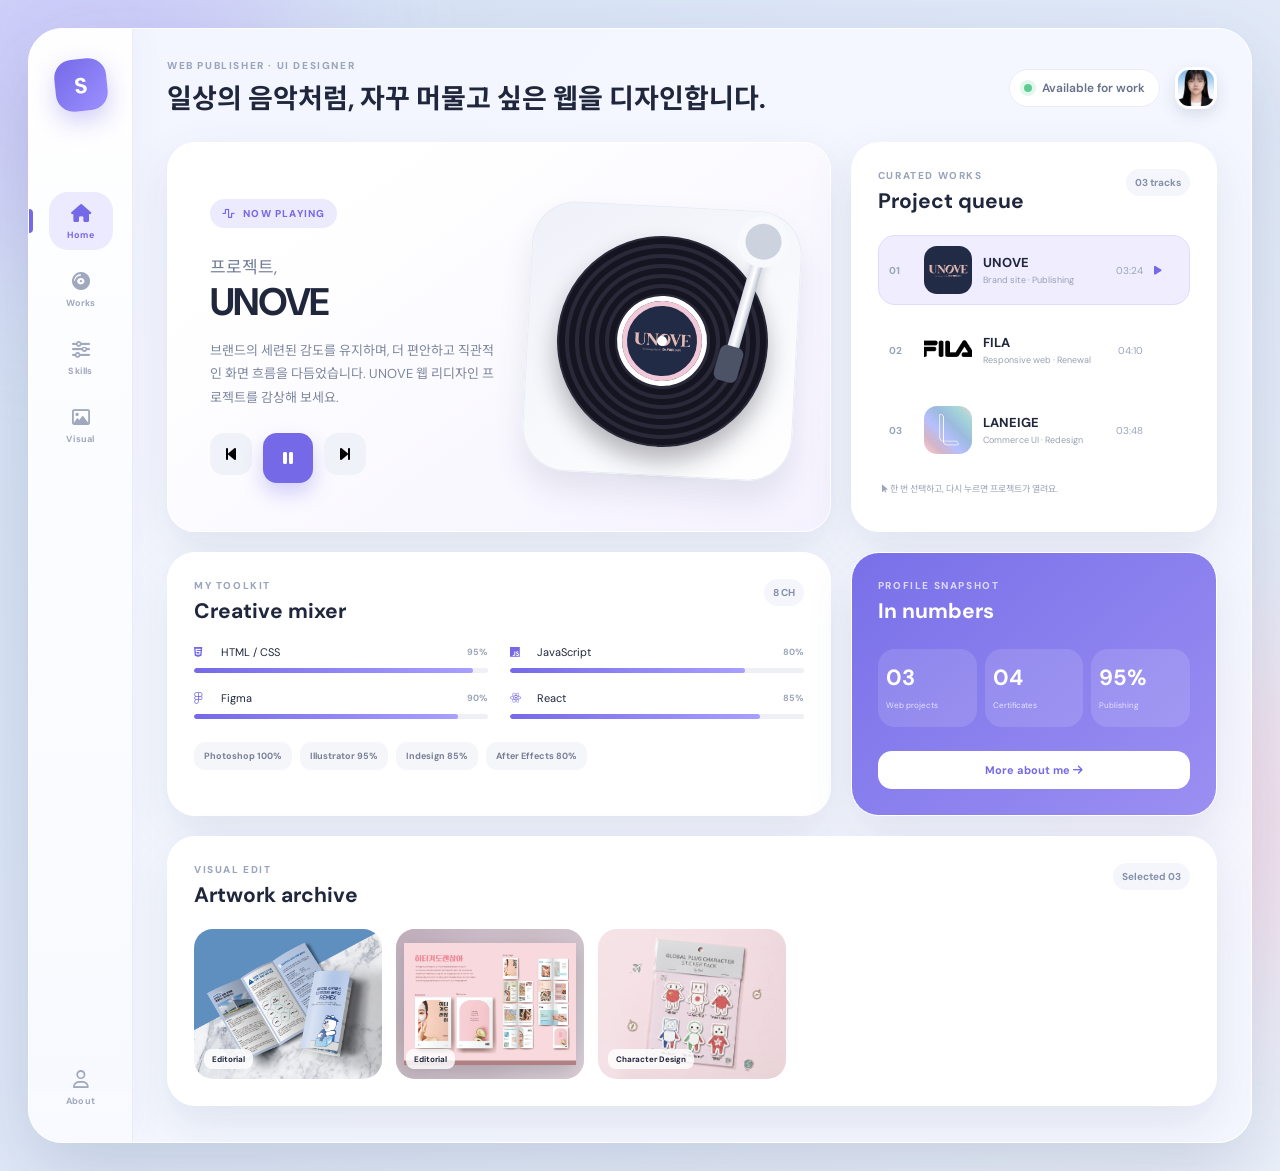
==== index.html @ 39803baf "Update index.html 카피 수정" ====
<!DOCTYPE html>
<html lang="ko">

<head>
    <meta charset="UTF-8">
    <meta name="viewport" content="width=device-width,initial-scale=1">
    <meta name="description" content="웹 퍼블리셔 김미진의 플레이리스트 포트폴리오">
    <title>MJ's Portfolio</title>
    <link rel="preconnect" href="https://fonts.googleapis.com">
    <link rel="preconnect" href="https://fonts.gstatic.com" crossorigin>
    <link
        href="https://fonts.googleapis.com/css2?family=DM+Sans:wght@400;500;600;700&family=Noto+Sans+KR:wght@400;500;600;700&display=swap"
        rel="stylesheet">
    <link rel="stylesheet" href="https://cdnjs.cloudflare.com/ajax/libs/font-awesome/6.4.0/css/all.min.css">
    <link rel="stylesheet" href="css/style.css?v=20260826">
    <script src="js/script.js" defer></script>
</head>

<body>
    <div class="glow g1"></div>
    <div class="glow g2"></div>
    <main class="shell">
        <aside class="sidebar"><a class="brand" href="#home">S</a>
            <nav><a class="nav active" href="#home"><i class="fa-solid fa-house"></i><span>Home</span></a><a class="nav"
                    href="#projects"><i class="fa-solid fa-compact-disc"></i><span>Works</span></a><a class="nav"
                    href="#skills"><i class="fa-solid fa-sliders"></i><span>Skills</span></a><a class="nav"
                    href="#visual"><i class="fa-regular fa-image"></i><span>Visual</span></a></nav><button class="nav"
                id="open-profile-modal" type="button"><i class="fa-regular fa-user"></i><span>About</span></button>
        </aside>
        <div class="main">
            <header class="topbar">
                <div>
                    <p class="eyebrow">WEB PUBLISHER · UI DESIGNER</p>
                    <h1>일상의 음악처럼, 자꾸 머물고 싶은 웹을 디자인합니다.</h1>
                </div>
                <div class="top-actions"><span class="available"><i></i> Available for work</span><button class="avatar"
                        id="avatar-profile"><img src="images/p.webp" alt="김미진 프로필"></button></div>
            </header>
            <div class="grid" id="home">
                <section class="hero card">
                    <div class="hero-copy"><span class="pill"><i class="fa-solid fa-wave-square"></i> NOW PLAYING</span>
                        <p class="hello">프로젝트,</p>
                        <h2 id="current-title">My Design Record</h2>
                        <p class="desc" id="current-description">브랜드의 세련된 감도를 유지하며, 더 편안하고 직관적인 화면 흐름을 다듬었습니다.<br>UNOVE 웹 리디자인 프로젝트를 감상해보세요.</p>
                        <div class="controls"><button id="prev-track" aria-label="이전 트랙"><i
                                    class="fa-solid fa-backward-step"></i></button><button class="play" id="toggle-play"
                                aria-label="재생 또는 일시정지"><i class="fa-solid fa-pause"></i></button><button
                                id="next-track" aria-label="다음 트랙"><i class="fa-solid fa-forward-step"></i></button>
                        </div>
                    </div>
                    <div class="turntable">
                        <div class="vinyl playing" id="main-vinyl">
                            <div class="album-art" id="current-art"></div>
                        </div>
                        <div class="tonearm playing" id="player-tonearm"><span></span></div>
                    </div>
                </section>
                <aside class="queue card" id="projects">
                    <div class="heading">
                        <div>
                            <p class="eyebrow">CURATED WORKS</p>
                            <h2>Project queue</h2>
                        </div><small>03 tracks</small>
                    </div>
                    <div class="track-list">
                        <article class="track active" tabindex="0" data-title="UNOVE" data-img="./images/unove-hero.jpg"
                            data-description="브랜드의 세련된 감도를 유지하며, 더 편안하고 직관적인 화면 흐름을 다듬었습니다. UNOVE 웹 리디자인 프로젝트를 감상해 보세요."
                            data-url="./html/web_project01.html"><b>01</b><img src="images/unove-hero.jpg" alt="UNOVE">
                            <div>
                                <h3>UNOVE</h3>
                                <p>Brand site · Publishing</p>
                            </div><em>03:24</em><i class="fa-solid fa-play"></i>
                        </article>
                        <article class="track" tabindex="0" data-title="FILA" data-img="./images/FILA Logo.jpeg"
                            data-description="FILA 웹사이트의 UI와 컴포넌트를 리액트(React)로 재현한 |클론 코딩 프로젝트입니다."
                            data-url="./html/web_project02.html"><b>02</b><img src="images/FILA Logo.jpeg" alt="FILA">
                            <div>
                                <h3>FILA</h3>
                                <p>Responsive web · Renewal</p>
                            </div><em>04:10</em><i class="fa-solid fa-play"></i>
                        </article>
                        <article class="track" tabindex="0" data-title="LANEIGE" data-img="./images/laneige-hero.jpg"
                            data-description="맑고 촉촉한 브랜드 무드를 직관적인 커머스 UI로 표현했습니다.|라네즈 리디자인 프로젝트를 만나보세요."
                            data-url="./html/web_project03.html"><b>03</b><img src="images/laneige-hero.jpg"
                                alt="LANEIGE">
                            <div>
                                <h3>LANEIGE</h3>
                                <p>Commerce UI · Redesign</p>
                            </div><em>03:48</em><i class="fa-solid fa-play"></i>
                        </article>
                    </div>
                    <p class="hint"><i class="fa-solid fa-arrow-pointer"></i> 한 번 선택하고, 다시 누르면 프로젝트가 열려요.</p>
                </aside>
                <section class="skills card" id="skills">
                    <div class="heading">
                        <div>
                            <p class="eyebrow">MY TOOLKIT</p>
                            <h2>Creative mixer</h2>
                        </div><small>8 CH</small>
                    </div>
                    <div class="skill-grid">
                        <div class="skill">
                            <div><i class="fa-brands fa-html5"></i><span>HTML / CSS</span><b>95%</b></div><span><i
                                    style="width:95%"></i></span>
                        </div>
                        <div class="skill">
                            <div><i class="fa-brands fa-js"></i><span>JavaScript</span><b>80%</b></div><span><i
                                    style="width:80%"></i></span>
                        </div>
                        <div class="skill">
                            <div><i class="fa-brands fa-figma"></i><span>Figma</span><b>90%</b></div><span><i
                                    style="width:90%"></i></span>
                        </div>
                        <div class="skill">
                            <div><i class="fa-brands fa-react"></i><span>React</span><b>85%</b></div><span><i
                                    style="width:85%"></i></span>
                        </div>
                    </div>
                    <div class="tags">
                        <span>Photoshop 100%</span>
                        <span>Illustrator 95%</span>
                        <span>Indesign 85%</span>
                        <span>After Effects 80%</span>
                    </div>
                </section>
                <section class="stats card">
                    <p class="eyebrow">PROFILE SNAPSHOT</p>
                    <h2>In numbers</h2>
                    <div>
                        <p><strong>03</strong><span>Web projects</span></p>
                        <p><strong>04</strong><span>Certificates</span></p>
                        <p><strong>95%</strong><span>Publishing</span></p>
                    </div><button id="card-profile">More about me <i class="fa-solid fa-arrow-right"></i></button>
                </section>
                <section class="visual card" id="visual">
                    <div class="heading">
                        <div>
                            <p class="eyebrow">VISUAL EDIT</p>
                            <h2>Artwork archive</h2>
                        </div><small>Selected 03</small>
                    </div>
                    <div class="artworks">
                        <figure><img src="images/gallery01.jpg" alt="비주얼 작업 1">
                            <figcaption>Editorial</figcaption>
                        </figure>
                        <figure><img src="images/gallery02.jpg" alt="비주얼 작업 2">
                            <figcaption>Editorial</figcaption>
                        </figure>
                        <figure><img src="images/gallery03.png" alt="비주얼 작업 3">
                            <figcaption>Character Design</figcaption>
                        </figure>
                    </div>
                </section>
            </div>
        </div>
    </main>
    <div class="modal" id="profile-modal" role="dialog" aria-modal="true" aria-labelledby="profile-title" hidden>
        <div class="profile card"><button class="close" id="close-profile-modal" aria-label="닫기"><i
                    class="fa-solid fa-xmark"></i></button>
            <div class="intro"><img src="images/p.webp" alt="김미진 프로필">
                <div>
                    <p class="eyebrow">WEB PUBLISHER & UI DESIGNER</p>
                    <h2 id="profile-title">김미진 <span>/ Seri</span></h2>
                    <p>감성적인 비주얼과 매끄러운 인터랙션으로 오래 머물고 싶은 웹을 만듭니다.</p>
                    <div class="contacts"><a href="mailto:Kkangmelo@gmail.com"><i class="fa-solid fa-envelope"></i>
                            Email</a><a href="https://github.com/codebyseri" target="_blank" rel="noopener"><i
                                class="fa-brands fa-github"></i> GitHub</a></div>
                </div>
            </div>
            <div class="details">
                <section>
                    <h3><i class="fa-solid fa-graduation-cap"></i> Education</h3>
                    <p><time>2022.03 — 2026.02</time><strong>영진전문대학교 콘텐츠디자인학과</strong><span>전문 학사 취득</span></p>
                    <p><time>2026.02 — 2026.08</time><strong>챗GPT&React를 활용한 스마트 UIUX 반응형<br>
                            웹디자인(웹퍼블리셔)</strong><span>국가기간 훈련과정 705시간 수료</span>
                    </p>
                </section>
                <section>
                    <h3><i class="fa-solid fa-certificate"></i> Certificate</h3>
                    <p><strong>웹디자인개발기능사</strong><span>2025</span></p>
                    <p><strong>GTQ 그래픽기술자격 1급</strong><span>2021</span></p>
                    <p><strong>컴퓨터그래픽스운용기능사 · 전자출판기능사</strong><span>2021</span></p>
                </section>
            </div>
        </div>
    </div>
</body>

</html>
---- css/style.css ----
:root {
    --bg: #dfe8fa;
    --card: #fff;
    --ink: #20273d;
    --muted: #818ba3;
    --purple: #7569e8;
    --line: #e8edf7;
    --shadow: 0 18px 45px rgba(74, 91, 133, .13);
    --r: 28px
}

* {
    box-sizing: border-box
}

html {
    scroll-behavior: smooth
}

body {
    margin: 0;
    min-height: 100vh;
    font-family: 'DM Sans', 'Noto Sans KR', sans-serif;
    color: var(--ink);
    background: linear-gradient(135deg, #d5e1f5, #edf2fb)
}

button,
a {
    font: inherit
}

.glow {
    position: fixed;
    border-radius: 50%;
    filter: blur(80px);
    opacity: .6;
    pointer-events: none
}

.g1 {
    width: 420px;
    height: 420px;
    background: #c8bffc;
    left: -130px;
    top: -160px
}

.g2 {
    width: 360px;
    height: 360px;
    background: #ffd4e1;
    right: -80px;
    bottom: -100px
}

.shell {
    position: relative;
    display: grid;
    grid-template-columns: 92px 1fr;
    width: min(1500px, calc(100% - 56px));
    min-height: calc(100vh - 56px);
    margin: 28px auto;
    background: rgba(246, 248, 255, .93);
    border: 1px solid #fff;
    border-radius: 34px;
    box-shadow: 0 30px 80px rgba(62, 82, 125, .2);
    overflow: hidden
}

.sidebar {
    position: sticky;
    top: 0;
    height: calc(100vh - 56px);
    display: flex;
    flex-direction: column;
    align-items: center;
    padding: 28px 14px;
    border-right: 1px solid var(--line);
    background: rgba(255, 255, 255, .7);
    z-index: 5
}

.brand {
    display: grid;
    place-items: center;
    width: 48px;
    height: 48px;
    border-radius: 17px;
    background: linear-gradient(135deg, var(--purple), #9c90ff);
    color: #fff;
    text-decoration: none;
    font-weight: 800;
    font-size: 21px;
    box-shadow: 0 10px 24px #7569e852;
    transform: rotate(-6deg)
}

.sidebar nav {
    display: flex;
    flex-direction: column;
    gap: 12px;
    margin: auto 0
}

.nav {
    width: 58px;
    min-height: 54px;
    border: 0;
    border-radius: 18px;
    background: transparent;
    color: #a0a8bd;
    text-decoration: none;
    display: flex;
    flex-direction: column;
    align-items: center;
    justify-content: center;
    gap: 4px;
    cursor: pointer;
    transition: .25s
}

.nav i {
    font-size: 17px
}

.nav span {
    font-size: 9px;
    font-weight: 700
}

.nav:hover,
.nav.active {
    background: #eceafe;
    color: var(--purple)
}

.main {
    min-width: 0;
    padding: 30px 34px 36px
}

.topbar {
    display: flex;
    justify-content: space-between;
    align-items: center;
    margin-bottom: 26px
}

.eyebrow {
    margin: 0 0 5px;
    font-size: 10px;
    font-weight: 800;
    letter-spacing: .16em;
    color: #9aa4bb
}

.topbar h1 {
    margin: 0;
    font-size: 27px
}

.top-actions {
    display: flex;
    align-items: center;
    gap: 15px
}

.available {
    padding: 10px 14px;
    background: #fff;
    border: 1px solid var(--line);
    border-radius: 99px;
    font-size: 12px;
    font-weight: 600;
    color: #657089
}

.available i {
    display: inline-block;
    width: 8px;
    height: 8px;
    background: #5fcd92;
    border-radius: 50%;
    margin-right: 7px;
    box-shadow: 0 0 0 4px #e4f7ec
}

.avatar {
    width: 42px;
    height: 42px;
    padding: 0;
    border: 3px solid #fff;
    border-radius: 14px;
    overflow: hidden;
    box-shadow: 0 6px 16px #46537629;
    cursor: pointer
}

.avatar img {
    width: 100%;
    height: 100%;
    object-fit: cover
}

.grid {
    display: grid;
    grid-template-columns: minmax(0, 1.45fr) minmax(340px, .8fr);
    gap: 20px
}

.card {
    background: #fff;
    border: 1px solid #fff;
    border-radius: var(--r);
    box-shadow: var(--shadow)
}

.hero {
    min-height: 390px;
    padding: 38px 32px 30px 42px;
    display: flex;
    align-items: center;
    justify-content: space-between;
    overflow: hidden;
    background: linear-gradient(145deg, #fff 20%, #f5f2ff)
}

.hero-copy {
    position: relative;
    z-index: 2;
    max-width: 49%
}

.pill {
    display: inline-flex;
    align-items: center;
    gap: 7px;
    padding: 8px 12px;
    border-radius: 99px;
    background: #eceafd;
    color: var(--purple);
    font-size: 10px;
    font-weight: 800;
    letter-spacing: .12em
}

.hello {
    margin: 25px 0 0;
    color: #727d97;
    font-size: 17px
}

.hero h2 {
    margin: 5px 0 16px;
    font-size: clamp(30px, 3vw, 50px);
    line-height: 1.04;
    letter-spacing: -.045em
}

.desc {
    color: #7d879e;
    line-height: 1.8;
    font-size: 13px
}

.controls {
    display: flex;
    gap: 11px;
    margin-top: 24px
}

.controls button {
    width: 42px;
    height: 42px;
    border: 0;
    border-radius: 14px;
    background: #f0f2f9;
    cursor: pointer;
    transition: .2s
}

.controls button:hover {
    transform: translateY(-2px);
    color: var(--purple)
}

.controls .play {
    width: 50px;
    height: 50px;
    background: var(--purple);
    color: #fff;
    box-shadow: 0 10px 20px #7569e84d
}

.turntable {
    position: relative;
    width: min(46%, 330px);
    aspect-ratio: 1;
    border-radius: 44px;
    background: linear-gradient(145deg, #eff1f9, #fff);
    box-shadow: inset 0 0 0 1px #e9ecf5, 0 18px 30px #4e55771f;
    display: grid;
    place-items: center;
    transform: rotate(3deg)
}

.vinyl {
    position: relative;
    width: 78%;
    aspect-ratio: 1;
    border-radius: 50%;
    background: repeating-radial-gradient(circle, #151522 0 3px, #29293a 4px 7px, #151522 8px 10px);
    box-shadow: 0 14px 25px #1313224d
}

.vinyl.playing {
    animation: spin 7s linear infinite
}

.vinyl.paused {
    animation-play-state: paused
}

.album-art {
    position: absolute;
    width: 38%;
    height: 38%;
    inset: 31%;
    border-radius: 50%;
    background: center/cover;
    border: 5px solid #f1c8d7;
    box-shadow: 0 0 0 5px #fff
}

.album-art:after {
    content: "";
    position: absolute;
    width: 10px;
    height: 10px;
    border-radius: 50%;
    background: #fff;
    left: 50%;
    top: 50%;
    transform: translate(-50%, -50%)
}

.tonearm {
    position: absolute;
    width: 12px;
    height: 54%;
    right: 11%;
    top: 5%;
    border-radius: 8px;
    background: linear-gradient(90deg, #d7dbe7, #fff, #b8bfce);
    transform-origin: top;
    transform: rotate(13deg);
    transition: .35s;
    box-shadow: 2px 4px 8px #2c31452e
}

.tonearm:before {
    content: "";
    position: absolute;
    width: 36px;
    height: 36px;
    border-radius: 50%;
    background: #cdd2df;
    left: 50%;
    top: -9px;
    transform: translateX(-50%);
    border: 8px solid #f8f9fc
}

.tonearm span {
    position: absolute;
    width: 24px;
    height: 36px;
    border-radius: 7px;
    background: #4d5366;
    left: -6px;
    bottom: -16px
}

.tonearm:not(.playing) {
    transform: rotate(-7deg)
}

.queue,
.skills,
.stats,
.visual {
    padding: 26px
}

.heading {
    display: flex;
    justify-content: space-between;
    align-items: flex-start;
    margin-bottom: 20px
}

.heading h2,
.stats h2 {
    margin: 0;
    font-size: 21px
}

.heading small {
    font-size: 10px;
    font-weight: 700;
    color: #8490a8;
    background: #f4f6fb;
    padding: 7px 9px;
    border-radius: 99px
}

.track-list {
    display: flex;
    flex-direction: column;
    gap: 10px
}

.track {
    display: grid;
    grid-template-columns: 24px 48px 1fr auto 25px;
    align-items: center;
    gap: 11px;
    padding: 10px;
    border-radius: 17px;
    cursor: pointer;
    border: 1px solid transparent;
    transition: .2s
}

.track:hover,
.track:focus-visible {
    background: #f7f7fc;
    outline: none
}

.track.active {
    background: #efedff;
    border-color: #dfdbff
}

.track img {
    width: 48px;
    height: 48px;
    object-fit: cover;
    border-radius: 13px
}

.track>b,
.track em {
    font-size: 10px;
    color: #9aa4b9;
    font-style: normal
}

.track h3 {
    margin: 0;
    font-size: 13px
}

.track p {
    margin: 3px 0 0;
    font-size: 9px;
    color: #98a0b2
}

.track>i {
    font-size: 10px;
    color: var(--purple);
    opacity: 0
}

.track.active>i {
    opacity: 1
}

.hint {
    margin: 17px 4px 0;
    color: #9ba4b8;
    font-size: 9px
}

.skill-grid {
    display: grid;
    grid-template-columns: 1fr 1fr;
    gap: 18px 22px
}

.skill>div {
    display: grid;
    grid-template-columns: 20px 1fr auto;
    gap: 7px;
    align-items: center;
    font-size: 11px
}

.skill>div i {
    color: var(--purple)
}

.skill b {
    font-size: 9px;
    color: #9ba5b9
}

.skill>span {
    display: block;
    height: 5px;
    margin-top: 9px;
    background: #eef0f6;
    border-radius: 99px;
    overflow: hidden
}

.skill>span i {
    display: block;
    height: 100%;
    border-radius: inherit;
    background: linear-gradient(90deg, var(--purple), #a89fff)
}

.tags {
    display: flex;
    gap: 8px;
    flex-wrap: wrap;
    margin-top: 23px
}

.tags span {
    padding: 8px 10px;
    border-radius: 11px;
    background: #f5f6fa;
    color: #777f95;
    font-size: 9px;
    font-weight: 700
}

.stats {
    background: linear-gradient(140deg, #7970e9, #9b8ff2);
    color: #fff
}

.stats .eyebrow {
    color: #dcd8ff
}

.stats>div {
    display: grid;
    grid-template-columns: repeat(3, 1fr);
    gap: 8px;
    margin: 24px 0
}

.stats>div p {
    margin: 0;
    padding: 14px 8px;
    border-radius: 17px;
    background: #ffffff1f
}

.stats strong {
    display: block;
    font-size: 22px
}

.stats span {
    font-size: 8px;
    color: #e6e3ff
}

.stats button {
    width: 100%;
    border: 0;
    background: #fff;
    color: var(--purple);
    border-radius: 14px;
    padding: 12px;
    font-weight: 700;
    font-size: 11px;
    cursor: pointer
}

.visual {
    grid-column: 1/-1
}

.artworks {
    display: grid;
    grid-template-columns: repeat(5, 1fr);
    gap: 14px
}

.artworks figure {
    position: relative;
    margin: 0;
    aspect-ratio: 1.25;
    border-radius: 19px;
    overflow: hidden;
    background: #f0f1f6
}

.artworks img {
    width: 100%;
    height: 100%;
    object-fit: cover;
    transition: .35s
}

.artworks figure:hover img {
    transform: scale(1.06)
}

.artworks figcaption {
    position: absolute;
    left: 10px;
    bottom: 10px;
    padding: 5px 8px;
    border-radius: 8px;
    background: #ffffffd1;
    font-size: 8px;
    font-weight: 700
}

.modal {
    position: fixed;
    inset: 0;
    display: grid;
    place-items: center;
    padding: 20px;
    background: #1f274073;
    backdrop-filter: blur(12px);
    z-index: 50
}

.modal[hidden] {
    display: none
}

.profile {
    position: relative;
    width: min(760px, 100%);
    max-height: 90vh;
    overflow: auto;
    padding: 38px
}

.close {
    position: absolute;
    right: 20px;
    top: 20px;
    width: 38px;
    height: 38px;
    border: 0;
    border-radius: 13px;
    background: #f1f2f7;
    cursor: pointer
}

.intro {
    display: flex;
    align-items: center;
    gap: 24px;
    padding-bottom: 28px;
    border-bottom: 1px solid var(--line)
}

.intro>img {
    width: 105px;
    height: 105px;
    border-radius: 30px;
    object-fit: cover
}

.intro h2 {
    margin: 3px 0 8px;
    font-size: 28px
}

.intro h2 span {
    font-size: 16px;
    color: #9ba3b5
}

.intro p:not(.eyebrow) {
    margin: 0;
    color: #778199;
    font-size: 12px;
    line-height: 1.7
}

.contacts {
    display: flex;
    gap: 8px;
    margin-top: 14px
}

.contacts a {
    padding: 8px 11px;
    border-radius: 10px;
    background: #f1efff;
    color: var(--purple);
    text-decoration: none;
    font-size: 10px;
    font-weight: 700
}

.details {
    display: grid;
    grid-template-columns: 1fr 1fr;
    gap: 30px;
    padding-top: 27px
}

.details h3 {
    font-size: 13px
}

.details h3 i {
    color: var(--purple);
    margin-right: 8px
}

.details p {
    padding: 12px 0;
    margin: 0;
    border-bottom: 1px solid var(--line)
}

.details time,
.details strong,
.details span {
    display: block
}

.details time,
.details span {
    font-size: 9px;
    color: #939db2
}

.details strong {
    font-size: 11px;
    margin: 4px 0
}

@keyframes spin {
    to {
        transform: rotate(360deg)
    }
}

@media(max-width:1100px) {
    .shell {
        width: calc(100% - 28px);
        margin: 14px auto
    }

    .sidebar {
        height: calc(100vh - 28px)
    }

    .grid {
        grid-template-columns: 1fr
    }

    .visual {
        grid-column: auto
    }

    .artworks {
        grid-template-columns: repeat(3, 1fr)
    }

    .artworks figure:nth-child(n+4) {
        display: none
    }
}

@media(max-width:720px) {
    .shell {
        display: block;
        width: 100%;
        margin: 0;
        border-radius: 0
    }

    .sidebar {
        position: fixed;
        left: 50%;
        bottom: 12px;
        top: auto;
        transform: translateX(-50%);
        width: calc(100% - 28px);
        height: 68px;
        flex-direction: row;
        padding: 8px 12px;
        border: 1px solid var(--line);
        border-radius: 22px;
        box-shadow: 0 12px 35px #3240662e
    }

    .brand {
        width: 42px;
        height: 42px
    }

    .sidebar nav {
        flex: 1;
        flex-direction: row;
        justify-content: center;
        margin: 0
    }

    .nav {
        width: 50px;
        min-height: 46px
    }

    .nav span {
        display: none
    }

    .main {
        padding: 22px 16px 95px
    }

    .available {
        display: none
    }

    .hero {
        padding: 27px 20px;
        min-height: auto;
        flex-direction: column-reverse;
        gap: 25px
    }

    .hero-copy {
        max-width: none;
        text-align: center
    }

    .desc br {
        display: none
    }

    .controls {
        justify-content: center
    }

    .turntable {
        width: min(260px, 82%)
    }

    .queue,
    .skills,
    .stats,
    .visual {
        padding: 21px
    }

    .skill-grid {
        grid-template-columns: 1fr
    }

    .artworks {
        grid-template-columns: 1fr 1fr
    }

    .artworks figure:nth-child(3) {
        display: none
    }

    .track {
        grid-template-columns: 22px 44px 1fr 22px
    }

    .track em {
        display: none
    }

    .intro {
        align-items: flex-start;
        flex-direction: column
    }

    .details {
        grid-template-columns: 1fr
    }

    .profile {
        padding: 28px 22px
    }
}

@media(prefers-reduced-motion:reduce) {
    * {
        scroll-behavior: auto !important;
        animation-duration: .01ms !important;
        transition: none !important
    }
}

/* Desktop sidebar: continuous rail with evenly balanced controls. */
@media (min-width:721px) {
    .shell { grid-template-columns:104px minmax(0,1fr) }
    .sidebar { position:relative;top:auto;align-self:stretch;width:104px;height:auto;min-height:100%;padding:30px 18px 26px;background:linear-gradient(180deg,rgba(255,255,255,.92),rgba(248,250,255,.8));box-shadow:8px 0 28px rgba(76,92,132,.035) }
    .brand { width:52px;height:52px;flex:0 0 52px;border-radius:18px;font-size:22px }
    .sidebar nav { width:100%;margin:clamp(64px,9vh,104px) 0 auto;gap:10px;align-items:center }
    .nav { position:relative;width:64px;min-height:58px;padding:8px 4px;border-radius:19px;gap:5px }
    .nav i { display:grid;place-items:center;width:24px;height:24px;font-size:18px;line-height:1 }
    .nav span { font-size:9px;line-height:1;letter-spacing:.02em }
    .sidebar>button.nav { flex:0 0 58px;margin-top:54px }
    .nav.active:before { content:"";position:absolute;left:-20px;top:50%;width:4px;height:24px;border-radius:0 5px 5px 0;background:var(--purple);transform:translateY(-50%) }
}

/* Show the full second artwork over a soft image-derived background. */
.artworks figure:nth-child(2) { isolation:isolate;background:#c8bfd0 }
.artworks figure:nth-child(2)::before { content:"";position:absolute;inset:-18px;z-index:-1;background:url('../images/gallery02.jpg') center/cover no-repeat;filter:blur(18px) saturate(.72);opacity:.58;transform:scale(1.12) }
.artworks figure:nth-child(2)::after { content:"";position:absolute;inset:0;z-index:-1;background:linear-gradient(135deg,rgba(87,74,104,.2),rgba(243,231,239,.18)) }
.artworks figure:nth-child(2) img { position:relative;z-index:1;object-fit:contain;padding:8px;filter:drop-shadow(0 7px 10px rgba(42,34,51,.2)) }
.artworks figure:nth-child(2) figcaption { z-index:2 }
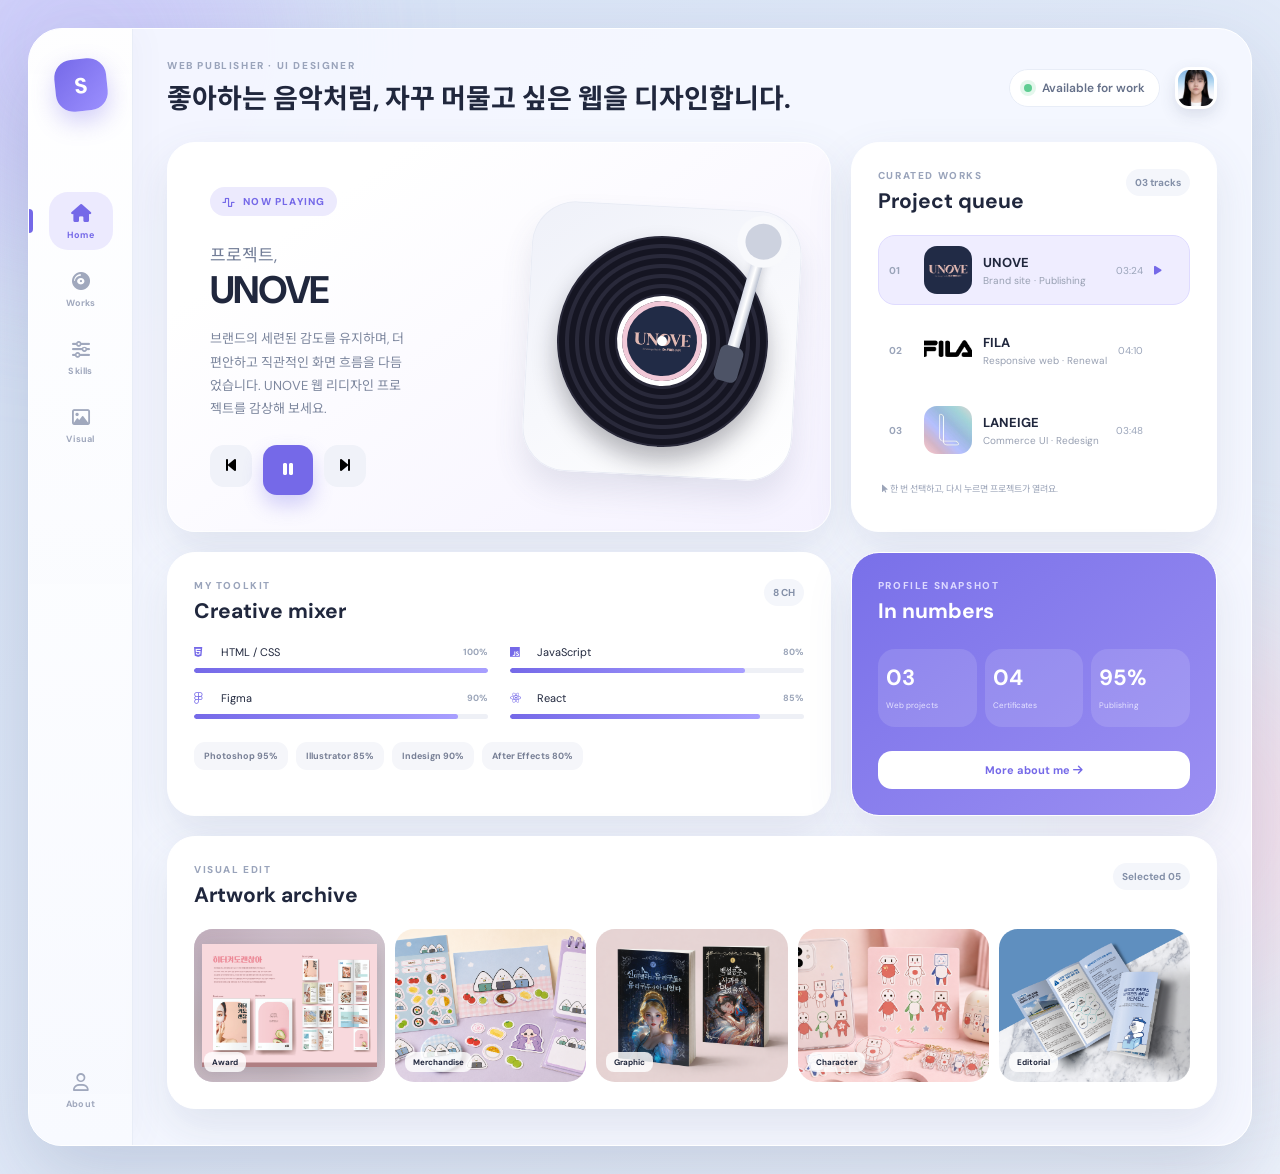
==== commit bd6559c4: "Add responsive artwork carousel and image viewer" ====
--- a/index.html
+++ b/index.html
@@ -31,7 +31,7 @@
             <header class="topbar">
                 <div>
                     <p class="eyebrow">WEB PUBLISHER · UI DESIGNER</p>
-                    <h1>일상의 음악처럼, 자꾸 머물고 싶은 웹을 디자인합니다.</h1>
+                    <h1><span>좋아하는 음악처럼,</span> <span>자꾸 머물고 싶은 웹을 디자인합니다.</span></h1>
                 </div>
                 <div class="top-actions"><span class="available"><i></i> Available for work</span><button class="avatar"
                         id="avatar-profile"><img src="images/p.webp" alt="김미진 프로필"></button></div>
@@ -41,7 +41,8 @@
                     <div class="hero-copy"><span class="pill"><i class="fa-solid fa-wave-square"></i> NOW PLAYING</span>
                         <p class="hello">프로젝트,</p>
                         <h2 id="current-title">My Design Record</h2>
-                        <p class="desc" id="current-description">브랜드의 세련된 감도를 유지하며, 더 편안하고 직관적인 화면 흐름을 다듬었습니다.<br>UNOVE 웹 리디자인 프로젝트를 감상해보세요.</p>
+                        <p class="desc" id="current-description">브랜드의 세련된 감도를 유지하며, 더 편안하고 직관적인 화면 흐름을 다듬었습니다.<br>UNOVE
+                            웹 리디자인 프로젝트를 감상해보세요.</p>
                         <div class="controls"><button id="prev-track" aria-label="이전 트랙"><i
                                     class="fa-solid fa-backward-step"></i></button><button class="play" id="toggle-play"
                                 aria-label="재생 또는 일시정지"><i class="fa-solid fa-pause"></i></button><button
@@ -100,8 +101,8 @@
                     </div>
                     <div class="skill-grid">
                         <div class="skill">
-                            <div><i class="fa-brands fa-html5"></i><span>HTML / CSS</span><b>95%</b></div><span><i
-                                    style="width:95%"></i></span>
+                            <div><i class="fa-brands fa-html5"></i><span>HTML / CSS</span><b>100%</b></div><span><i
+                                    style="width:100%"></i></span>
                         </div>
                         <div class="skill">
                             <div><i class="fa-brands fa-js"></i><span>JavaScript</span><b>80%</b></div><span><i
@@ -117,9 +118,9 @@
                         </div>
                     </div>
                     <div class="tags">
-                        <span>Photoshop 100%</span>
-                        <span>Illustrator 95%</span>
-                        <span>Indesign 85%</span>
+                        <span>Photoshop 95%</span>
+                        <span>Illustrator 85%</span>
+                        <span>Indesign 90%</span>
                         <span>After Effects 80%</span>
                     </div>
                 </section>
@@ -137,17 +138,36 @@
                         <div>
                             <p class="eyebrow">VISUAL EDIT</p>
                             <h2>Artwork archive</h2>
-                        </div><small>Selected 03</small>
+                        </div>
+                        <div class="artwork-heading-actions">
+                            <small>Selected 05</small>
+                            <div class="artwork-nav" aria-label="작품 목록 이동">
+                                <button id="artwork-prev" type="button" aria-label="이전 작품"><i
+                                        class="fa-solid fa-angle-left"></i></button>
+                                <button id="artwork-toggle" type="button" aria-label="자동 슬라이드 일시정지"
+                                    aria-pressed="false"><i class="fa-solid fa-pause"></i></button>
+                                <button id="artwork-next" type="button" aria-label="다음 작품"><i
+                                        class="fa-solid fa-angle-right"></i></button>
+                                <button class="artwork-overview-button" id="open-artwork-overview" type="button"
+                                    aria-label="작품 전체보기"><i class="fa-solid fa-border-all"></i></button>
+                            </div>
+                        </div>
                     </div>
                     <div class="artworks">
-                        <figure><img src="images/gallery01.jpg" alt="비주얼 작업 1">
+                        <figure class="artwork-soft"><img src="images/gallery01.jpg" alt="비주얼 작업 1">
+                            <figcaption>Award</figcaption>
+                        </figure>
+                        <figure><img src="images/gallery02.png" alt="비주얼 작업 2">
+                            <figcaption>Merchandise</figcaption>
+                        </figure>
+                        <figure><img src="images/gallery03.png" alt="비주얼 작업 3">
+                            <figcaption>Graphic</figcaption>
+                        </figure>
+                        <figure><img src="images/gallery04.png" alt="비주얼 작업 4">
+                            <figcaption>Character</figcaption>
+                        </figure>
+                        <figure><img src="images/gallery05.jpg" alt="비주얼 작업 5">
                             <figcaption>Editorial</figcaption>
-                        </figure>
-                        <figure><img src="images/gallery02.jpg" alt="비주얼 작업 2">
-                            <figcaption>Editorial</figcaption>
-                        </figure>
-                        <figure><img src="images/gallery03.png" alt="비주얼 작업 3">
-                            <figcaption>Character Design</figcaption>
                         </figure>
                     </div>
                 </section>
@@ -161,7 +181,7 @@
                 <div>
                     <p class="eyebrow">WEB PUBLISHER & UI DESIGNER</p>
                     <h2 id="profile-title">김미진 <span>/ Seri</span></h2>
-                    <p>감성적인 비주얼과 매끄러운 인터랙션으로 오래 머물고 싶은 웹을 만듭니다.</p>
+                    <p>감성적인 비주얼과 매끄러운 인터랙션으로 오래 머물고 싶은 웹을 디자인합니다.</p>
                     <div class="contacts"><a href="mailto:Kkangmelo@gmail.com"><i class="fa-solid fa-envelope"></i>
                             Email</a><a href="https://github.com/codebyseri" target="_blank" rel="noopener"><i
                                 class="fa-brands fa-github"></i> GitHub</a></div>
@@ -184,6 +204,24 @@
             </div>
         </div>
     </div>
+    <div class="modal artwork-modal" id="artwork-modal" role="dialog" aria-modal="true"
+        aria-labelledby="artwork-modal-title" hidden>
+        <div class="artwork-viewer">
+            <button class="close artwork-close" id="close-artwork-modal" type="button" aria-label="작품 이미지 닫기"><i
+                    class="fa-solid fa-xmark"></i></button>
+            <img id="artwork-modal-image" src="" alt="">
+            <p id="artwork-modal-title"></p>
+        </div>
+    </div>
+    <div class="modal artwork-overview-modal" id="artwork-overview-modal" role="dialog" aria-modal="true"
+        aria-labelledby="artwork-overview-title" hidden>
+        <div class="artwork-overview-viewer">
+            <button class="close" id="close-artwork-overview" type="button" aria-label="작품 전체보기 닫기"><i
+                    class="fa-solid fa-xmark"></i></button>
+            <h2 id="artwork-overview-title">Artwork archive</h2>
+            <div class="artwork-overview-grid" id="artwork-overview-grid"></div>
+        </div>
+    </div>
 </body>
 
 </html>
--- a/css/style.css
+++ b/css/style.css
@@ -160,9 +160,14 @@
     font-size: 27px
 }
 
+.topbar h1 span {
+    white-space: nowrap
+}
+
 .top-actions {
     display: flex;
     align-items: center;
+    flex: 0 0 auto;
     gap: 15px
 }
 
@@ -173,7 +178,8 @@
     border-radius: 99px;
     font-size: 12px;
     font-weight: 600;
-    color: #657089
+    color: #657089;
+    white-space: nowrap
 }
 
 .available i {
@@ -259,6 +265,7 @@
 }
 
 .desc {
+    width: 70%;
     color: #7d879e;
     line-height: 1.8;
     font-size: 13px
@@ -465,7 +472,7 @@
 
 .track p {
     margin: 3px 0 0;
-    font-size: 9px;
+    font-size: 10px;
     color: #98a0b2
 }
 
@@ -589,10 +596,17 @@
     grid-column: 1/-1
 }
 
+#home,
+#projects,
+#skills,
+#visual {
+    scroll-margin-top: 20px
+}
+
 .artworks {
     display: grid;
     grid-template-columns: repeat(5, 1fr);
-    gap: 14px
+    gap: 10px
 }
 
 .artworks figure {
@@ -601,7 +615,8 @@
     aspect-ratio: 1.25;
     border-radius: 19px;
     overflow: hidden;
-    background: #f0f1f6
+    background: #f0f1f6;
+    cursor: pointer
 }
 
 .artworks img {
@@ -639,6 +654,137 @@
 
 .modal[hidden] {
     display: none
+}
+
+.artwork-modal {
+    padding: clamp(16px, 4vw, 44px);
+    background: #161a28c7
+}
+
+.artwork-viewer {
+    position: relative;
+    display: flex;
+    flex-direction: column;
+    align-items: center;
+    gap: 12px;
+    width: min(1180px, 100%);
+    max-height: calc(100vh - 32px)
+}
+
+.artwork-viewer>img {
+    display: block;
+    max-width: 100%;
+    max-height: calc(100vh - 100px);
+    object-fit: contain;
+    border-radius: 18px;
+    box-shadow: 0 24px 70px #080b136e
+}
+
+.artwork-viewer>p {
+    margin: 0;
+    color: #fff;
+    font-size: 13px;
+    font-weight: 700
+}
+
+.artwork-overview-modal {
+    padding: 18px
+}
+
+.artwork-overview-viewer {
+    position: relative;
+    width: min(640px, 100%);
+    max-height: calc(100vh - 36px);
+    overflow: auto;
+    padding: 24px;
+    border-radius: 24px;
+    background: #fff;
+    box-shadow: 0 24px 70px #080b134f
+}
+
+.artwork-overview-viewer h2 {
+    margin: 0 48px 18px 0;
+    font-size: 20px
+}
+
+.artwork-overview-grid {
+    display: grid;
+    grid-template-columns: repeat(2, minmax(0, 1fr));
+    gap: 10px
+}
+
+.artwork-overview-grid figure {
+    margin: 0;
+    min-width: 0
+}
+
+.artwork-overview-grid img {
+    display: block;
+    width: 100%;
+    aspect-ratio: 1.25;
+    object-fit: contain;
+    border-radius: 12px;
+    background: #f0f1f6
+}
+
+.artwork-overview-grid figcaption {
+    margin-top: 5px;
+    color: #69738b;
+    font-size: 9px;
+    font-weight: 700
+}
+
+.artwork-heading-actions {
+    display: flex;
+    align-items: center;
+    gap: 10px
+}
+
+.artwork-nav {
+    display: none;
+    justify-content: flex-end;
+    gap: 8px
+}
+
+.artwork-nav button {
+    display: grid;
+    place-items: center;
+    width: 38px;
+    height: 38px;
+    border: 1px solid var(--line);
+    border-radius: 12px;
+    background: #fff;
+    color: #69738b;
+    cursor: pointer;
+    transition: .2s
+}
+
+.artwork-nav button:hover:not(:disabled) {
+    color: var(--purple);
+    border-color: #cfc7f5;
+    transform: translateY(-2px)
+}
+
+.artwork-nav button:disabled {
+    opacity: .35;
+    cursor: default
+}
+
+.artwork-nav button[aria-pressed="true"] {
+    color: var(--purple);
+    background: #f1efff;
+    border-color: #d7cff8
+}
+
+.artwork-nav .artwork-overview-button {
+    display: none
+}
+
+.artwork-close {
+    z-index: 2;
+    right: 12px;
+    top: 12px;
+    background: #fffffff0
 }
 
 .profile {
@@ -764,6 +910,19 @@
         height: calc(100vh - 28px)
     }
 
+    .topbar {
+        gap: 22px
+    }
+
+    .topbar h1 {
+        font-size: 23px;
+        line-height: 1.35
+    }
+
+    .topbar h1 span {
+        display: block
+    }
+
     .grid {
         grid-template-columns: 1fr
     }
@@ -773,11 +932,59 @@
     }
 
     .artworks {
-        grid-template-columns: repeat(3, 1fr)
-    }
-
-    .artworks figure:nth-child(n+4) {
+        grid-template-columns: none;
+        grid-auto-flow: column;
+        grid-auto-columns: calc((100% - 20px) / 3);
+        overflow-x: hidden;
+        scroll-behavior: smooth;
+        scroll-snap-type: x mandatory;
+        scrollbar-width: none
+    }
+
+    .artworks::-webkit-scrollbar {
         display: none
+    }
+
+    .artworks figure {
+        scroll-snap-align: start
+    }
+
+    .artwork-nav {
+        display: flex
+    }
+
+    .artwork-heading-actions>small {
+        display: none
+    }
+}
+
+@media(max-width:900px) {
+    .main {
+        padding-left: 24px;
+        padding-right: 24px
+    }
+
+    .topbar {
+        gap: 14px
+    }
+
+    .topbar h1 {
+        font-size: 18px
+    }
+
+    .top-actions {
+        gap: 8px
+    }
+
+    .available {
+        padding: 8px 10px;
+        font-size: 10px
+    }
+
+    .avatar {
+        width: 38px;
+        height: 38px;
+        border-radius: 12px
     }
 }
 
@@ -806,18 +1013,24 @@
 
     .brand {
         width: 42px;
-        height: 42px
+        height: 42px;
+        flex: 0 0 42px
     }
 
     .sidebar nav {
-        flex: 1;
+        flex: 4 1 0;
         flex-direction: row;
-        justify-content: center;
-        margin: 0
-    }
-
-    .nav {
-        width: 50px;
+        justify-content: stretch;
+        gap: 0;
+        margin: 0;
+        min-width: 0
+    }
+
+    .sidebar nav .nav,
+    .sidebar>button.nav {
+        flex: 1 1 0;
+        width: auto;
+        min-width: 0;
         min-height: 46px
     }
 
@@ -831,6 +1044,33 @@
 
     .available {
         display: none
+    }
+
+    .topbar>div:first-child {
+        min-width: 0
+    }
+
+    .topbar h1 {
+        font-size: clamp(16px, 4.5vw, 18px);
+        word-break: keep-all;
+        overflow-wrap: break-word
+    }
+
+    .topbar h1 span {
+        white-space: normal
+    }
+
+    .artwork-nav .artwork-overview-button {
+        display: grid
+    }
+
+    .artwork-overview-viewer {
+        padding: 20px 16px 16px
+    }
+
+    .artwork-overview-viewer h2 {
+        margin-bottom: 14px;
+        font-size: 17px
     }
 
     .hero {
@@ -849,6 +1089,10 @@
         display: none
     }
 
+    .desc {
+        width: 100%
+    }
+
     .controls {
         justify-content: center
     }
@@ -869,11 +1113,7 @@
     }
 
     .artworks {
-        grid-template-columns: 1fr 1fr
-    }
-
-    .artworks figure:nth-child(3) {
-        display: none
+        grid-auto-columns: calc((100% - 10px) / 2)
     }
 
     .track {
@@ -919,9 +1159,24 @@
     .nav.active:before { content:"";position:absolute;left:-20px;top:50%;width:4px;height:24px;border-radius:0 5px 5px 0;background:var(--purple);transform:translateY(-50%) }
 }
 
-/* Show the full second artwork over a soft image-derived background. */
-.artworks figure:nth-child(2) { isolation:isolate;background:#c8bfd0 }
-.artworks figure:nth-child(2)::before { content:"";position:absolute;inset:-18px;z-index:-1;background:url('../images/gallery02.jpg') center/cover no-repeat;filter:blur(18px) saturate(.72);opacity:.58;transform:scale(1.12) }
-.artworks figure:nth-child(2)::after { content:"";position:absolute;inset:0;z-index:-1;background:linear-gradient(135deg,rgba(87,74,104,.2),rgba(243,231,239,.18)) }
-.artworks figure:nth-child(2) img { position:relative;z-index:1;object-fit:contain;padding:8px;filter:drop-shadow(0 7px 10px rgba(42,34,51,.2)) }
-.artworks figure:nth-child(2) figcaption { z-index:2 }
+@media (min-width:721px) and (max-width:1100px) {
+    .shell {
+        overflow: visible
+    }
+
+    .sidebar {
+        position: sticky;
+        top: 14px;
+        align-self: start;
+        height: calc(100vh - 28px);
+        min-height: 0;
+        border-radius: 34px 0 0 34px
+    }
+}
+
+/* Show the full featured artwork over a soft image-derived background. */
+.artworks figure.artwork-soft { isolation:isolate;background:#c8bfd0 }
+.artworks figure.artwork-soft::before { content:"";position:absolute;inset:-18px;z-index:-1;background:url('../images/gallery01.jpg') center/cover no-repeat;filter:blur(18px) saturate(.72);opacity:.58;transform:scale(1.12) }
+.artworks figure.artwork-soft::after { content:"";position:absolute;inset:0;z-index:-1;background:linear-gradient(135deg,rgba(87,74,104,.2),rgba(243,231,239,.18)) }
+.artworks figure.artwork-soft img { position:relative;z-index:1;object-fit:contain;padding:8px;filter:drop-shadow(0 7px 10px rgba(42,34,51,.2)) }
+.artworks figure.artwork-soft figcaption { z-index:2 }
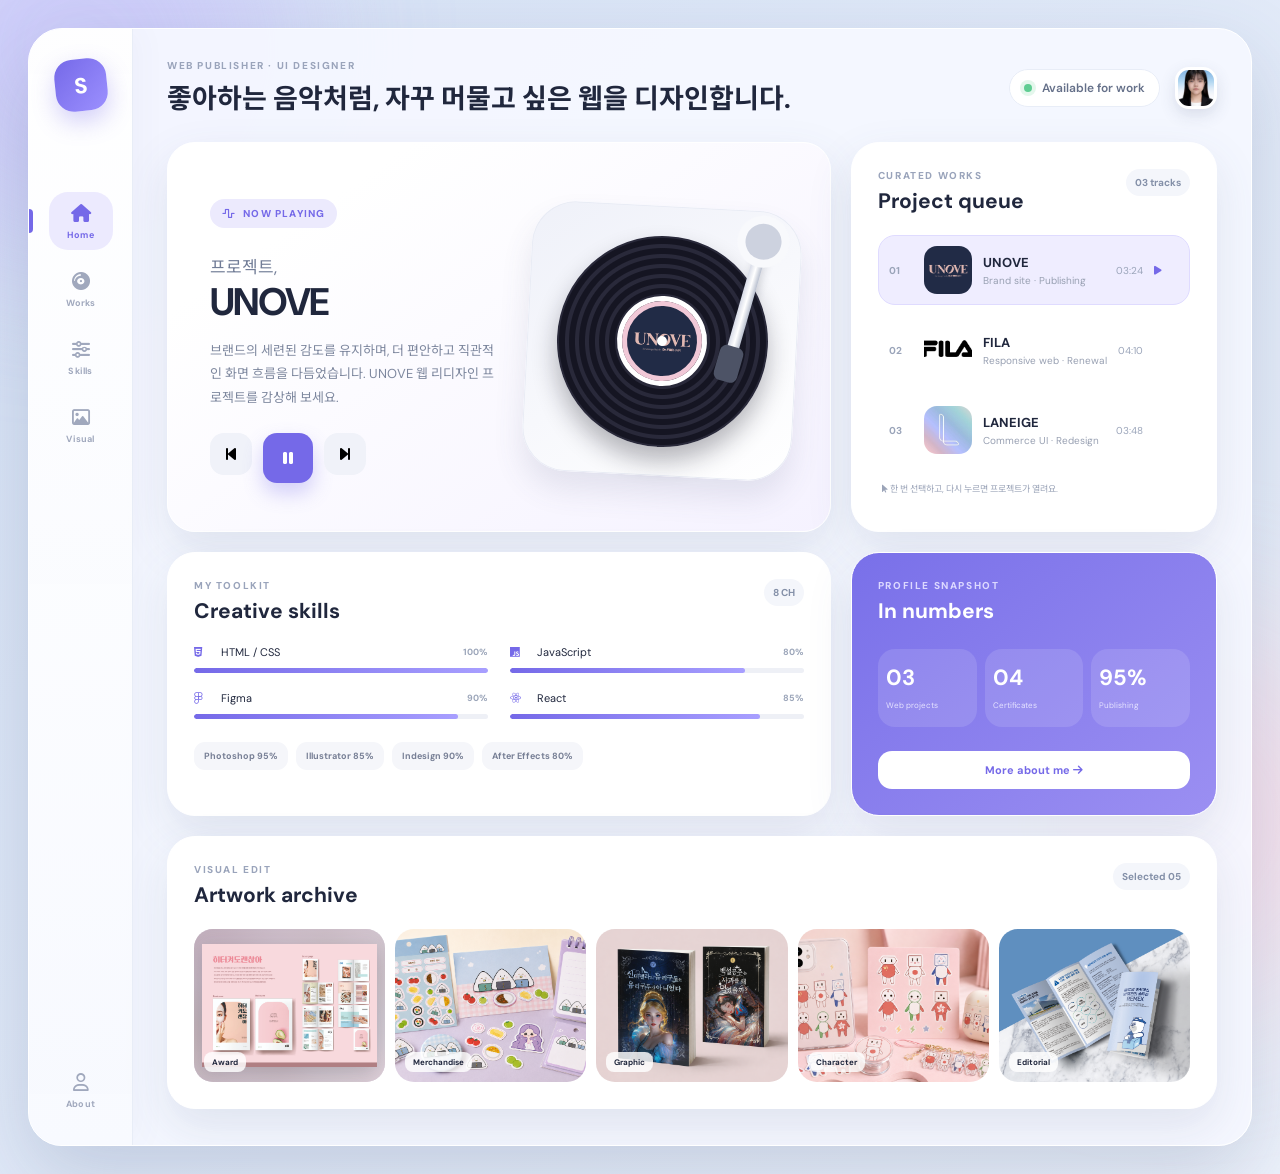
==== commit a7c3b737: "Update index.html 스킬이름수정" ====
--- a/index.html
+++ b/index.html
@@ -96,7 +96,7 @@
                     <div class="heading">
                         <div>
                             <p class="eyebrow">MY TOOLKIT</p>
-                            <h2>Creative mixer</h2>
+                            <h2>Creative skills</h2>
                         </div><small>8 CH</small>
                     </div>
                     <div class="skill-grid">
--- a/css/style.css
+++ b/css/style.css
@@ -265,7 +265,7 @@
 }
 
 .desc {
-    width: 70%;
+    width: 100%;
     color: #7d879e;
     line-height: 1.8;
     font-size: 13px
@@ -298,6 +298,10 @@
     background: var(--purple);
     color: #fff;
     box-shadow: 0 10px 20px #7569e84d
+}
+
+.controls .play:hover {
+    color: #fff
 }
 
 .turntable {
@@ -911,7 +915,36 @@
     }
 
     .topbar {
-        gap: 22px
+        gap: 22px;
+        margin-top: 10px;
+        margin-bottom: 16px
+    }
+
+    .topbar>div:first-child {
+        min-width: 0
+    }
+
+    .available {
+        position: relative;
+        display: grid;
+        place-items: center;
+        width: 34px;
+        height: 34px;
+        padding: 0;
+        font-size: 0
+    }
+
+    .available i {
+        display: block;
+        position: absolute;
+        top: 50%;
+        left: 50%;
+        width: 18px;
+        height: 18px;
+        margin: 0;
+        border-radius: 50%;
+        box-shadow: 0 0 0 3px #e4f7ec;
+        transform: translate(-50%, -50%)
     }
 
     .topbar h1 {
@@ -969,7 +1002,13 @@
     }
 
     .topbar h1 {
-        font-size: 18px
+        font-size: 18px;
+        word-break: keep-all;
+        overflow-wrap: break-word
+    }
+
+    .topbar h1 span {
+        white-space: normal
     }
 
     .top-actions {
@@ -977,8 +1016,8 @@
     }
 
     .available {
-        padding: 8px 10px;
-        font-size: 10px
+        width: 32px;
+        height: 32px
     }
 
     .avatar {
@@ -988,7 +1027,7 @@
     }
 }
 
-@media(max-width:720px) {
+@media(max-width:600px) {
     .shell {
         display: block;
         width: 100%;
@@ -1042,16 +1081,26 @@
         padding: 22px 16px 95px
     }
 
-    .available {
+    .topbar {
+        justify-content: center;
+        text-align: center
+    }
+
+    .topbar>div:first-child {
+        width: 100%;
+        min-width: 0
+    }
+
+    .top-actions {
         display: none
     }
 
-    .topbar>div:first-child {
-        min-width: 0
+    .topbar .eyebrow {
+        margin-bottom: 10px
     }
 
     .topbar h1 {
-        font-size: clamp(16px, 4.5vw, 18px);
+        font-size: clamp(18px, 5vw, 20px);
         word-break: keep-all;
         overflow-wrap: break-word
     }
@@ -1147,7 +1196,7 @@
 }
 
 /* Desktop sidebar: continuous rail with evenly balanced controls. */
-@media (min-width:721px) {
+@media (min-width:601px) {
     .shell { grid-template-columns:104px minmax(0,1fr) }
     .sidebar { position:relative;top:auto;align-self:stretch;width:104px;height:auto;min-height:100%;padding:30px 18px 26px;background:linear-gradient(180deg,rgba(255,255,255,.92),rgba(248,250,255,.8));box-shadow:8px 0 28px rgba(76,92,132,.035) }
     .brand { width:52px;height:52px;flex:0 0 52px;border-radius:18px;font-size:22px }
@@ -1159,7 +1208,7 @@
     .nav.active:before { content:"";position:absolute;left:-20px;top:50%;width:4px;height:24px;border-radius:0 5px 5px 0;background:var(--purple);transform:translateY(-50%) }
 }
 
-@media (min-width:721px) and (max-width:1100px) {
+@media (min-width:601px) and (max-width:1100px) {
     .shell {
         overflow: visible
     }
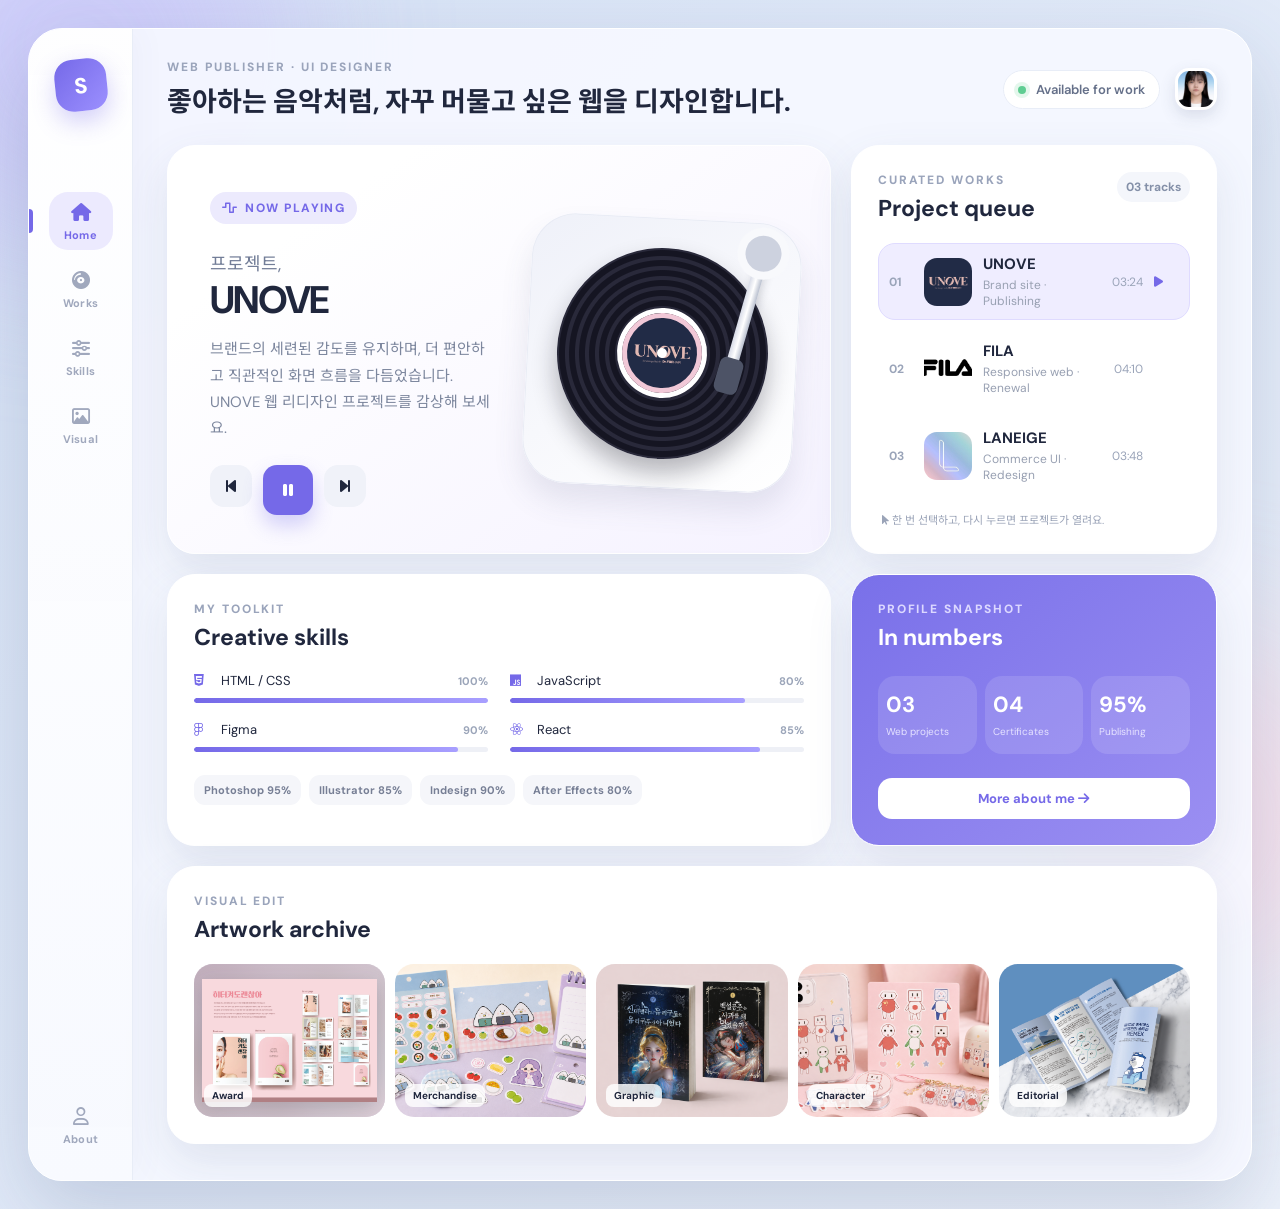
==== commit fb79d451: "반응형 추가수정" ====
--- a/index.html
+++ b/index.html
@@ -81,7 +81,7 @@
                             </div><em>04:10</em><i class="fa-solid fa-play"></i>
                         </article>
                         <article class="track" tabindex="0" data-title="LANEIGE" data-img="./images/laneige-hero.jpg"
-                            data-description="맑고 촉촉한 브랜드 무드를 직관적인 커머스 UI로 표현했습니다.|라네즈 리디자인 프로젝트를 만나보세요."
+                            data-description="맑고 촉촉한 브랜드 무드를 직관적인 커머스 UI로 표현했습니다. 라네즈 리디자인 프로젝트를 만나보세요."
                             data-url="./html/web_project03.html"><b>03</b><img src="images/laneige-hero.jpg"
                                 alt="LANEIGE">
                             <div>
@@ -97,7 +97,7 @@
                         <div>
                             <p class="eyebrow">MY TOOLKIT</p>
                             <h2>Creative skills</h2>
-                        </div><small>8 CH</small>
+                        </div>
                     </div>
                     <div class="skill-grid">
                         <div class="skill">
@@ -140,7 +140,6 @@
                             <h2>Artwork archive</h2>
                         </div>
                         <div class="artwork-heading-actions">
-                            <small>Selected 05</small>
                             <div class="artwork-nav" aria-label="작품 목록 이동">
                                 <button id="artwork-prev" type="button" aria-label="이전 작품"><i
                                         class="fa-solid fa-angle-left"></i></button>
@@ -224,4 +223,4 @@
     </div>
 </body>
 
-</html>
+</html>
--- a/css/style.css
+++ b/css/style.css
@@ -22,12 +22,24 @@
     min-height: 100vh;
     font-family: 'DM Sans', 'Noto Sans KR', sans-serif;
     color: var(--ink);
-    background: linear-gradient(135deg, #d5e1f5, #edf2fb)
+    background: linear-gradient(135deg, #d5e1f5, #edf2fb);
+    cursor: default;
+    user-select: none;
+    -webkit-user-select: none
 }
 
 button,
 a {
-    font: inherit
+    font: inherit;
+    cursor: pointer
+}
+
+.available,
+.pill,
+.heading small,
+.tags span,
+.artworks figcaption {
+    cursor: default
 }
 
 .glow {
@@ -283,6 +295,10 @@
     border: 0;
     border-radius: 14px;
     background: #f0f2f9;
+    color: var(--ink);
+    appearance: none;
+    -webkit-appearance: none;
+    -webkit-tap-highlight-color: transparent;
     cursor: pointer;
     transition: .2s
 }
@@ -986,9 +1002,6 @@
         display: flex
     }
 
-    .artwork-heading-actions>small {
-        display: none
-    }
 }
 
 @media(max-width:900px) {
@@ -1051,9 +1064,7 @@
     }
 
     .brand {
-        width: 42px;
-        height: 42px;
-        flex: 0 0 42px
+        display: none
     }
 
     .sidebar nav {
@@ -1197,15 +1208,172 @@
 
 /* Desktop sidebar: continuous rail with evenly balanced controls. */
 @media (min-width:601px) {
-    .shell { grid-template-columns:104px minmax(0,1fr) }
-    .sidebar { position:relative;top:auto;align-self:stretch;width:104px;height:auto;min-height:100%;padding:30px 18px 26px;background:linear-gradient(180deg,rgba(255,255,255,.92),rgba(248,250,255,.8));box-shadow:8px 0 28px rgba(76,92,132,.035) }
-    .brand { width:52px;height:52px;flex:0 0 52px;border-radius:18px;font-size:22px }
-    .sidebar nav { width:100%;margin:clamp(64px,9vh,104px) 0 auto;gap:10px;align-items:center }
-    .nav { position:relative;width:64px;min-height:58px;padding:8px 4px;border-radius:19px;gap:5px }
-    .nav i { display:grid;place-items:center;width:24px;height:24px;font-size:18px;line-height:1 }
-    .nav span { font-size:9px;line-height:1;letter-spacing:.02em }
-    .sidebar>button.nav { flex:0 0 58px;margin-top:54px }
-    .nav.active:before { content:"";position:absolute;left:-20px;top:50%;width:4px;height:24px;border-radius:0 5px 5px 0;background:var(--purple);transform:translateY(-50%) }
+
+    /* Keep supporting copy comfortably readable on tablet and desktop. */
+    body {
+        font-size: 16px
+    }
+
+    .shell {
+        grid-template-columns: 104px minmax(0, 1fr)
+    }
+
+    .sidebar {
+        position: relative;
+        top: auto;
+        align-self: stretch;
+        width: 104px;
+        height: auto;
+        min-height: 100%;
+        padding: 30px 18px 26px;
+        background: linear-gradient(180deg, rgba(255, 255, 255, .92), rgba(248, 250, 255, .8));
+        box-shadow: 8px 0 28px rgba(76, 92, 132, .035)
+    }
+
+    .brand {
+        width: 52px;
+        height: 52px;
+        flex: 0 0 52px;
+        border-radius: 18px;
+        font-size: 22px
+    }
+
+    .sidebar nav {
+        width: 100%;
+        margin: clamp(64px, 9vh, 104px) 0 auto;
+        gap: 10px;
+        align-items: center
+    }
+
+    .nav {
+        position: relative;
+        width: 64px;
+        min-height: 58px;
+        padding: 8px 4px;
+        border-radius: 19px;
+        gap: 5px
+    }
+
+    .nav i {
+        display: grid;
+        place-items: center;
+        width: 24px;
+        height: 24px;
+        font-size: 18px;
+        line-height: 1
+    }
+
+    .nav span {
+        font-size: 11px;
+        line-height: 1;
+        letter-spacing: .02em
+    }
+
+    .sidebar>button.nav {
+        flex: 0 0 58px;
+        margin-top: 54px
+    }
+
+    .nav.active:before {
+        content: "";
+        position: absolute;
+        left: -20px;
+        top: 50%;
+        width: 4px;
+        height: 24px;
+        border-radius: 0 5px 5px 0;
+        background: var(--purple);
+        transform: translateY(-50%)
+    }
+
+    .eyebrow,
+    .pill {
+        font-size: 12px
+    }
+
+    .available {
+        font-size: 13px
+    }
+
+    .hello {
+        font-size: 18px
+    }
+
+    .desc {
+        font-size: 15px;
+        line-height: 1.75
+    }
+
+    .heading h2,
+    .stats h2 {
+        font-size: 23px
+    }
+
+    .heading small {
+        font-size: 12px
+    }
+
+    .track>b,
+    .track em,
+    .track p,
+    .track>i {
+        font-size: 12px
+    }
+
+    .track h3 {
+        font-size: 15px
+    }
+
+    .hint {
+        font-size: 11px
+    }
+
+    .skill>div {
+        font-size: 13px
+    }
+
+    .skill b,
+    .tags span {
+        font-size: 11px
+    }
+
+    .stats span {
+        font-size: 10px
+    }
+
+    .stats button {
+        font-size: 13px
+    }
+
+    .artworks figcaption,
+    .artwork-overview-grid figcaption {
+        font-size: 10px
+    }
+
+    .artwork-viewer>p {
+        font-size: 15px
+    }
+
+    .intro p:not(.eyebrow) {
+        font-size: 14px
+    }
+
+    .contacts a {
+        font-size: 12px
+    }
+
+    .details h3 {
+        font-size: 15px
+    }
+
+    .details time,
+    .details span {
+        font-size: 11px
+    }
+
+    .details strong {
+        font-size: 13px
+    }
 }
 
 @media (min-width:601px) and (max-width:1100px) {
@@ -1221,11 +1389,49 @@
         min-height: 0;
         border-radius: 34px 0 0 34px
     }
+
+    .topbar h1 {
+        font-size: 22px
+    }
+
+    .available {
+        font-size: 0
+    }
 }
 
 /* Show the full featured artwork over a soft image-derived background. */
-.artworks figure.artwork-soft { isolation:isolate;background:#c8bfd0 }
-.artworks figure.artwork-soft::before { content:"";position:absolute;inset:-18px;z-index:-1;background:url('../images/gallery01.jpg') center/cover no-repeat;filter:blur(18px) saturate(.72);opacity:.58;transform:scale(1.12) }
-.artworks figure.artwork-soft::after { content:"";position:absolute;inset:0;z-index:-1;background:linear-gradient(135deg,rgba(87,74,104,.2),rgba(243,231,239,.18)) }
-.artworks figure.artwork-soft img { position:relative;z-index:1;object-fit:contain;padding:8px;filter:drop-shadow(0 7px 10px rgba(42,34,51,.2)) }
-.artworks figure.artwork-soft figcaption { z-index:2 }
+.artworks figure.artwork-soft {
+    isolation: isolate;
+    background: #c8bfd0
+}
+
+.artworks figure.artwork-soft::before {
+    content: "";
+    position: absolute;
+    inset: -18px;
+    z-index: -1;
+    background: url('../images/gallery01.jpg') center/cover no-repeat;
+    filter: blur(18px) saturate(.72);
+    opacity: .58;
+    transform: scale(1.12)
+}
+
+.artworks figure.artwork-soft::after {
+    content: "";
+    position: absolute;
+    inset: 0;
+    z-index: -1;
+    background: linear-gradient(135deg, rgba(87, 74, 104, .2), rgba(243, 231, 239, .18))
+}
+
+.artworks figure.artwork-soft img {
+    position: relative;
+    z-index: 1;
+    object-fit: contain;
+    padding: 8px;
+    filter: drop-shadow(0 7px 10px rgba(42, 34, 51, .2))
+}
+
+.artworks figure.artwork-soft figcaption {
+    z-index: 2
+}
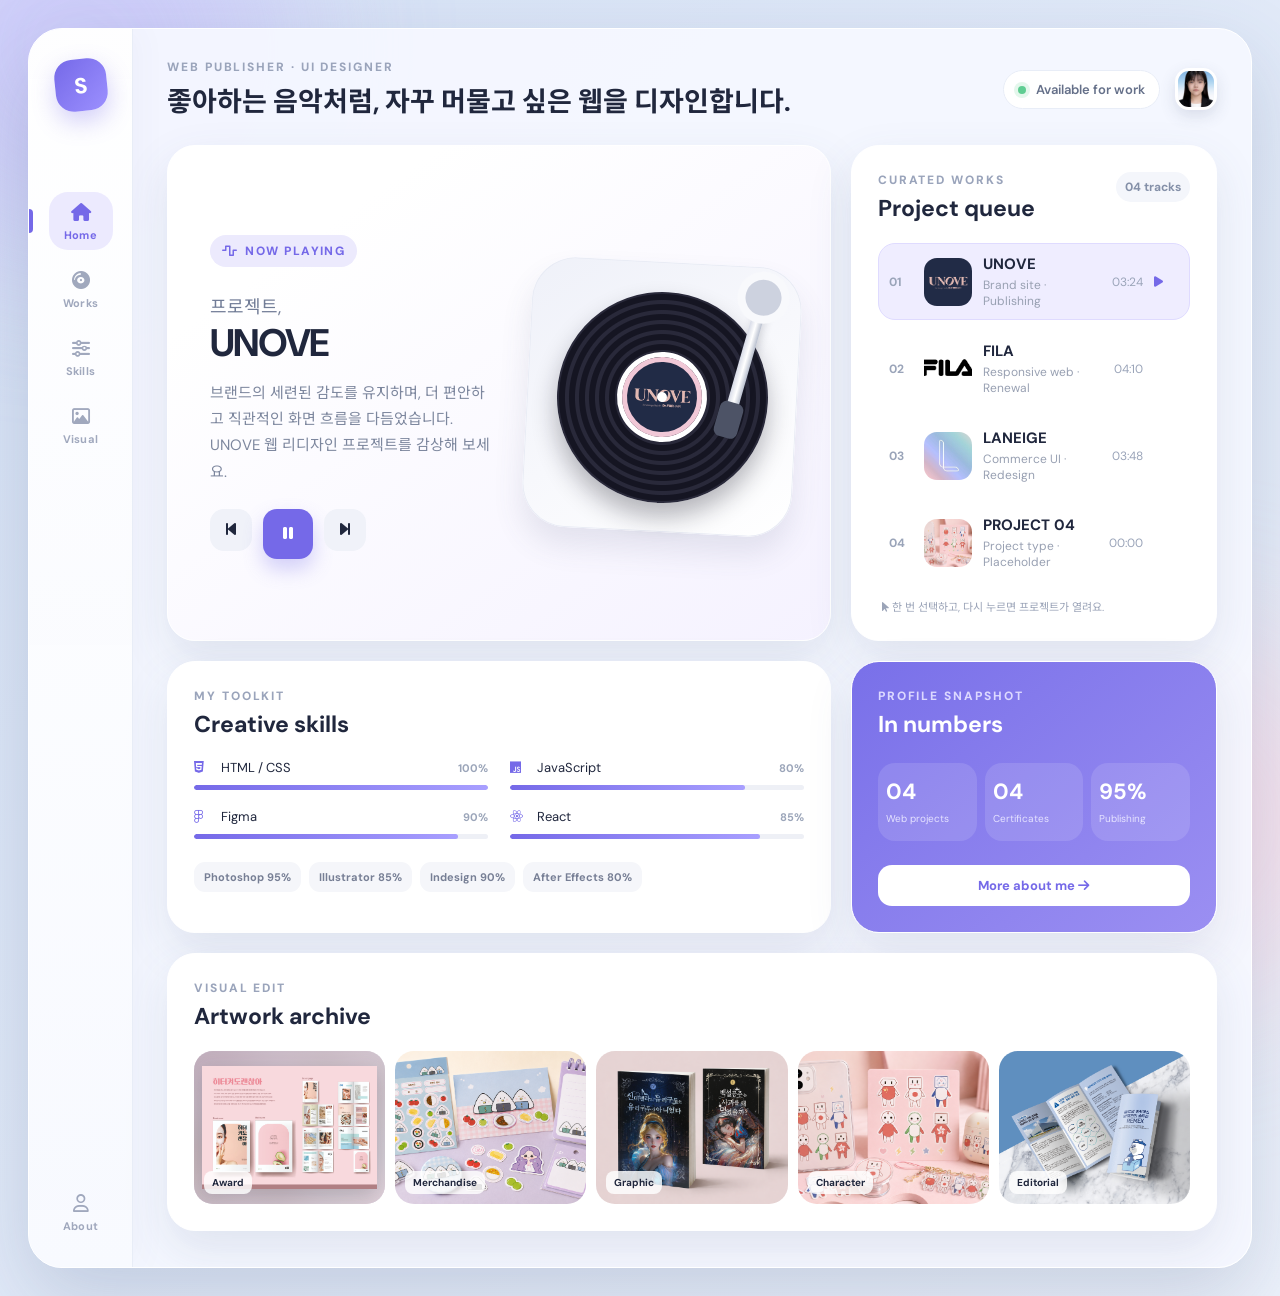
==== commit b6ada193: "프로젝트 4번 구성" ====
--- a/index.html
+++ b/index.html
@@ -61,7 +61,7 @@
                         <div>
                             <p class="eyebrow">CURATED WORKS</p>
                             <h2>Project queue</h2>
-                        </div><small>03 tracks</small>
+                        </div><small>04 tracks</small>
                     </div>
                     <div class="track-list">
                         <article class="track active" tabindex="0" data-title="UNOVE" data-img="./images/unove-hero.jpg"
@@ -88,6 +88,14 @@
                                 <h3>LANEIGE</h3>
                                 <p>Commerce UI · Redesign</p>
                             </div><em>03:48</em><i class="fa-solid fa-play"></i>
+                        </article>
+                        <article class="track" tabindex="0" data-title="PROJECT 04" data-img="./images/gallery04.png"
+                            data-description="네 번째 프로젝트의 소개 문구를 입력해주세요." data-url="./html/web_project04.html">
+                            <b>04</b><img src="images/gallery04.png" alt="PROJECT 04 임시 이미지">
+                            <div>
+                                <h3>PROJECT 04</h3>
+                                <p>Project type · Placeholder</p>
+                            </div><em>00:00</em><i class="fa-solid fa-play"></i>
                         </article>
                     </div>
                     <p class="hint"><i class="fa-solid fa-arrow-pointer"></i> 한 번 선택하고, 다시 누르면 프로젝트가 열려요.</p>
@@ -128,7 +136,7 @@
                     <p class="eyebrow">PROFILE SNAPSHOT</p>
                     <h2>In numbers</h2>
                     <div>
-                        <p><strong>03</strong><span>Web projects</span></p>
+                        <p><strong>04</strong><span>Web projects</span></p>
                         <p><strong>04</strong><span>Certificates</span></p>
                         <p><strong>95%</strong><span>Publishing</span></p>
                     </div><button id="card-profile">More about me <i class="fa-solid fa-arrow-right"></i></button>
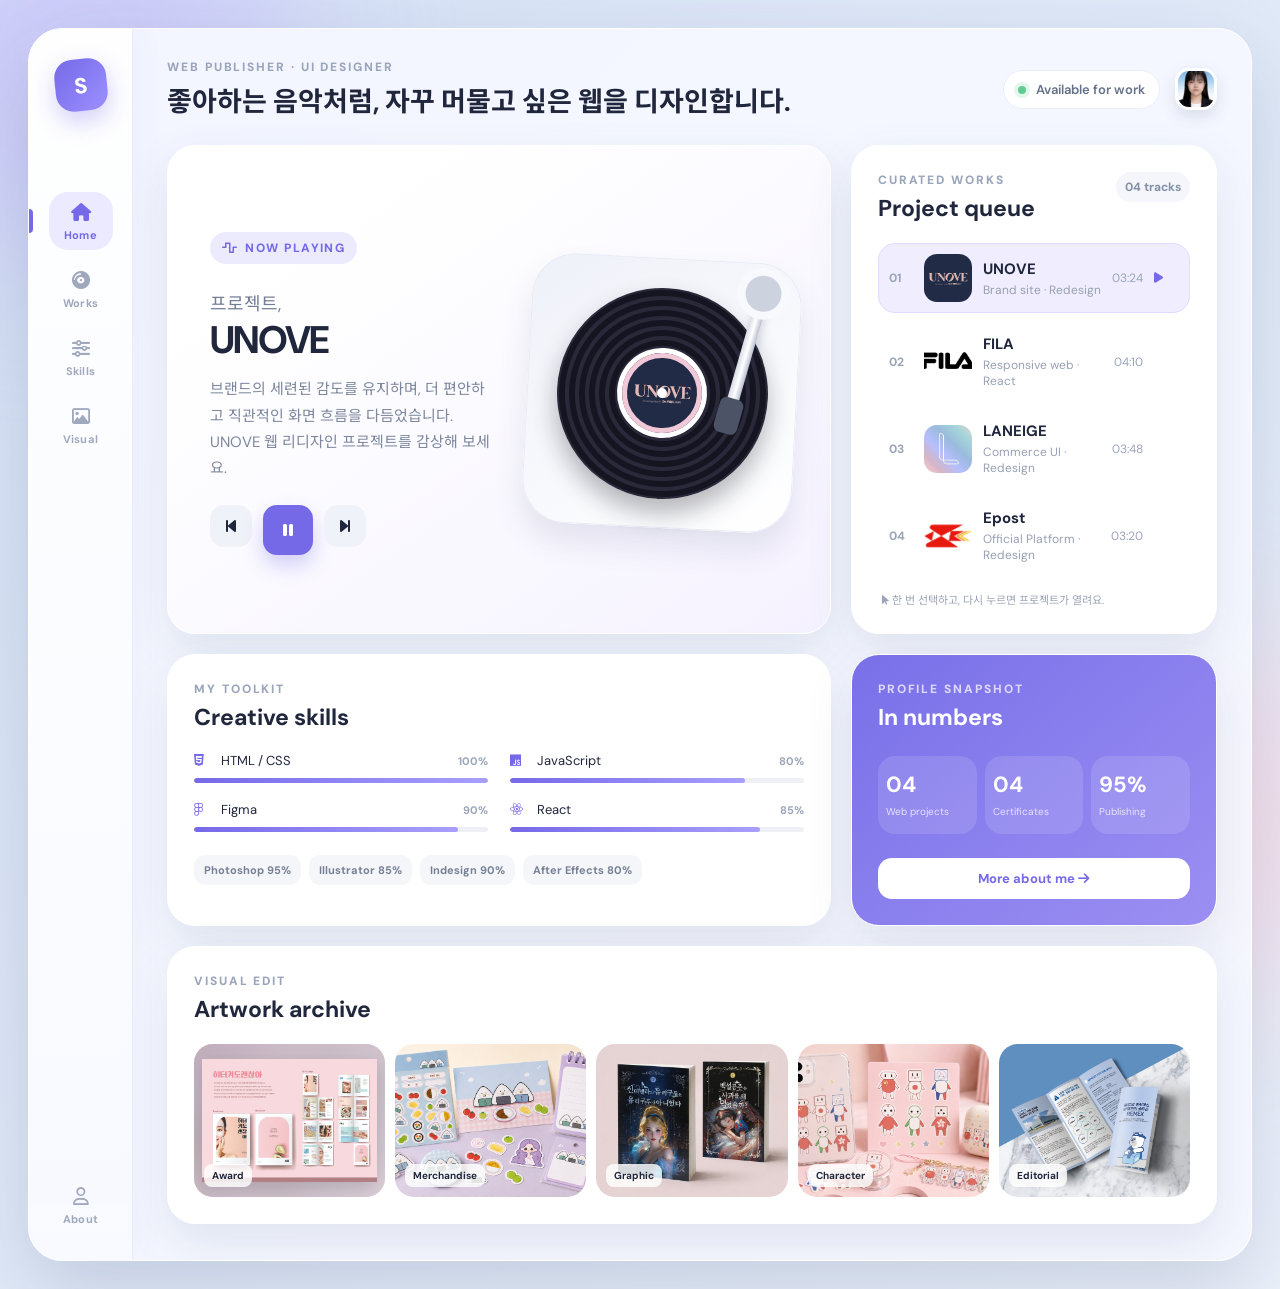
==== commit a8d085b6: "네번째프로젝트연결" ====
--- a/index.html
+++ b/index.html
@@ -1,234 +1,398 @@
-<!DOCTYPE html>
+<!doctype html>
 <html lang="ko">
+  <head>
+    <meta charset="UTF-8" />
+    <meta name="viewport" content="width=device-width,initial-scale=1" />
+    <meta
+      name="description"
+      content="웹 퍼블리셔 김미진의 플레이리스트 포트폴리오"
+    />
+    <title>MJ's Portfolio</title>
+    <link rel="preconnect" href="https://fonts.googleapis.com" />
+    <link rel="preconnect" href="https://fonts.gstatic.com" crossorigin />
+    <link
+      href="https://fonts.googleapis.com/css2?family=DM+Sans:wght@400;500;600;700&family=Noto+Sans+KR:wght@400;500;600;700&display=swap"
+      rel="stylesheet"
+    />
+    <link
+      rel="stylesheet"
+      href="https://cdnjs.cloudflare.com/ajax/libs/font-awesome/6.4.0/css/all.min.css"
+    />
+    <link rel="stylesheet" href="css/style.css?v=20260826" />
+    <script src="js/script.js" defer></script>
+  </head>
 
-<head>
-    <meta charset="UTF-8">
-    <meta name="viewport" content="width=device-width,initial-scale=1">
-    <meta name="description" content="웹 퍼블리셔 김미진의 플레이리스트 포트폴리오">
-    <title>MJ's Portfolio</title>
-    <link rel="preconnect" href="https://fonts.googleapis.com">
-    <link rel="preconnect" href="https://fonts.gstatic.com" crossorigin>
-    <link
-        href="https://fonts.googleapis.com/css2?family=DM+Sans:wght@400;500;600;700&family=Noto+Sans+KR:wght@400;500;600;700&display=swap"
-        rel="stylesheet">
-    <link rel="stylesheet" href="https://cdnjs.cloudflare.com/ajax/libs/font-awesome/6.4.0/css/all.min.css">
-    <link rel="stylesheet" href="css/style.css?v=20260826">
-    <script src="js/script.js" defer></script>
-</head>
-
-<body>
+  <body>
     <div class="glow g1"></div>
     <div class="glow g2"></div>
     <main class="shell">
-        <aside class="sidebar"><a class="brand" href="#home">S</a>
-            <nav><a class="nav active" href="#home"><i class="fa-solid fa-house"></i><span>Home</span></a><a class="nav"
-                    href="#projects"><i class="fa-solid fa-compact-disc"></i><span>Works</span></a><a class="nav"
-                    href="#skills"><i class="fa-solid fa-sliders"></i><span>Skills</span></a><a class="nav"
-                    href="#visual"><i class="fa-regular fa-image"></i><span>Visual</span></a></nav><button class="nav"
-                id="open-profile-modal" type="button"><i class="fa-regular fa-user"></i><span>About</span></button>
-        </aside>
-        <div class="main">
-            <header class="topbar">
-                <div>
-                    <p class="eyebrow">WEB PUBLISHER · UI DESIGNER</p>
-                    <h1><span>좋아하는 음악처럼,</span> <span>자꾸 머물고 싶은 웹을 디자인합니다.</span></h1>
-                </div>
-                <div class="top-actions"><span class="available"><i></i> Available for work</span><button class="avatar"
-                        id="avatar-profile"><img src="images/p.webp" alt="김미진 프로필"></button></div>
-            </header>
-            <div class="grid" id="home">
-                <section class="hero card">
-                    <div class="hero-copy"><span class="pill"><i class="fa-solid fa-wave-square"></i> NOW PLAYING</span>
-                        <p class="hello">프로젝트,</p>
-                        <h2 id="current-title">My Design Record</h2>
-                        <p class="desc" id="current-description">브랜드의 세련된 감도를 유지하며, 더 편안하고 직관적인 화면 흐름을 다듬었습니다.<br>UNOVE
-                            웹 리디자인 프로젝트를 감상해보세요.</p>
-                        <div class="controls"><button id="prev-track" aria-label="이전 트랙"><i
-                                    class="fa-solid fa-backward-step"></i></button><button class="play" id="toggle-play"
-                                aria-label="재생 또는 일시정지"><i class="fa-solid fa-pause"></i></button><button
-                                id="next-track" aria-label="다음 트랙"><i class="fa-solid fa-forward-step"></i></button>
-                        </div>
-                    </div>
-                    <div class="turntable">
-                        <div class="vinyl playing" id="main-vinyl">
-                            <div class="album-art" id="current-art"></div>
-                        </div>
-                        <div class="tonearm playing" id="player-tonearm"><span></span></div>
-                    </div>
-                </section>
-                <aside class="queue card" id="projects">
-                    <div class="heading">
-                        <div>
-                            <p class="eyebrow">CURATED WORKS</p>
-                            <h2>Project queue</h2>
-                        </div><small>04 tracks</small>
-                    </div>
-                    <div class="track-list">
-                        <article class="track active" tabindex="0" data-title="UNOVE" data-img="./images/unove-hero.jpg"
-                            data-description="브랜드의 세련된 감도를 유지하며, 더 편안하고 직관적인 화면 흐름을 다듬었습니다. UNOVE 웹 리디자인 프로젝트를 감상해 보세요."
-                            data-url="./html/web_project01.html"><b>01</b><img src="images/unove-hero.jpg" alt="UNOVE">
-                            <div>
-                                <h3>UNOVE</h3>
-                                <p>Brand site · Publishing</p>
-                            </div><em>03:24</em><i class="fa-solid fa-play"></i>
-                        </article>
-                        <article class="track" tabindex="0" data-title="FILA" data-img="./images/FILA Logo.jpeg"
-                            data-description="FILA 웹사이트의 UI와 컴포넌트를 리액트(React)로 재현한 |클론 코딩 프로젝트입니다."
-                            data-url="./html/web_project02.html"><b>02</b><img src="images/FILA Logo.jpeg" alt="FILA">
-                            <div>
-                                <h3>FILA</h3>
-                                <p>Responsive web · Renewal</p>
-                            </div><em>04:10</em><i class="fa-solid fa-play"></i>
-                        </article>
-                        <article class="track" tabindex="0" data-title="LANEIGE" data-img="./images/laneige-hero.jpg"
-                            data-description="맑고 촉촉한 브랜드 무드를 직관적인 커머스 UI로 표현했습니다. 라네즈 리디자인 프로젝트를 만나보세요."
-                            data-url="./html/web_project03.html"><b>03</b><img src="images/laneige-hero.jpg"
-                                alt="LANEIGE">
-                            <div>
-                                <h3>LANEIGE</h3>
-                                <p>Commerce UI · Redesign</p>
-                            </div><em>03:48</em><i class="fa-solid fa-play"></i>
-                        </article>
-                        <article class="track" tabindex="0" data-title="PROJECT 04" data-img="./images/gallery04.png"
-                            data-description="네 번째 프로젝트의 소개 문구를 입력해주세요." data-url="./html/web_project04.html">
-                            <b>04</b><img src="images/gallery04.png" alt="PROJECT 04 임시 이미지">
-                            <div>
-                                <h3>PROJECT 04</h3>
-                                <p>Project type · Placeholder</p>
-                            </div><em>00:00</em><i class="fa-solid fa-play"></i>
-                        </article>
-                    </div>
-                    <p class="hint"><i class="fa-solid fa-arrow-pointer"></i> 한 번 선택하고, 다시 누르면 프로젝트가 열려요.</p>
-                </aside>
-                <section class="skills card" id="skills">
-                    <div class="heading">
-                        <div>
-                            <p class="eyebrow">MY TOOLKIT</p>
-                            <h2>Creative skills</h2>
-                        </div>
-                    </div>
-                    <div class="skill-grid">
-                        <div class="skill">
-                            <div><i class="fa-brands fa-html5"></i><span>HTML / CSS</span><b>100%</b></div><span><i
-                                    style="width:100%"></i></span>
-                        </div>
-                        <div class="skill">
-                            <div><i class="fa-brands fa-js"></i><span>JavaScript</span><b>80%</b></div><span><i
-                                    style="width:80%"></i></span>
-                        </div>
-                        <div class="skill">
-                            <div><i class="fa-brands fa-figma"></i><span>Figma</span><b>90%</b></div><span><i
-                                    style="width:90%"></i></span>
-                        </div>
-                        <div class="skill">
-                            <div><i class="fa-brands fa-react"></i><span>React</span><b>85%</b></div><span><i
-                                    style="width:85%"></i></span>
-                        </div>
-                    </div>
-                    <div class="tags">
-                        <span>Photoshop 95%</span>
-                        <span>Illustrator 85%</span>
-                        <span>Indesign 90%</span>
-                        <span>After Effects 80%</span>
-                    </div>
-                </section>
-                <section class="stats card">
-                    <p class="eyebrow">PROFILE SNAPSHOT</p>
-                    <h2>In numbers</h2>
-                    <div>
-                        <p><strong>04</strong><span>Web projects</span></p>
-                        <p><strong>04</strong><span>Certificates</span></p>
-                        <p><strong>95%</strong><span>Publishing</span></p>
-                    </div><button id="card-profile">More about me <i class="fa-solid fa-arrow-right"></i></button>
-                </section>
-                <section class="visual card" id="visual">
-                    <div class="heading">
-                        <div>
-                            <p class="eyebrow">VISUAL EDIT</p>
-                            <h2>Artwork archive</h2>
-                        </div>
-                        <div class="artwork-heading-actions">
-                            <div class="artwork-nav" aria-label="작품 목록 이동">
-                                <button id="artwork-prev" type="button" aria-label="이전 작품"><i
-                                        class="fa-solid fa-angle-left"></i></button>
-                                <button id="artwork-toggle" type="button" aria-label="자동 슬라이드 일시정지"
-                                    aria-pressed="false"><i class="fa-solid fa-pause"></i></button>
-                                <button id="artwork-next" type="button" aria-label="다음 작품"><i
-                                        class="fa-solid fa-angle-right"></i></button>
-                                <button class="artwork-overview-button" id="open-artwork-overview" type="button"
-                                    aria-label="작품 전체보기"><i class="fa-solid fa-border-all"></i></button>
-                            </div>
-                        </div>
-                    </div>
-                    <div class="artworks">
-                        <figure class="artwork-soft"><img src="images/gallery01.jpg" alt="비주얼 작업 1">
-                            <figcaption>Award</figcaption>
-                        </figure>
-                        <figure><img src="images/gallery02.png" alt="비주얼 작업 2">
-                            <figcaption>Merchandise</figcaption>
-                        </figure>
-                        <figure><img src="images/gallery03.png" alt="비주얼 작업 3">
-                            <figcaption>Graphic</figcaption>
-                        </figure>
-                        <figure><img src="images/gallery04.png" alt="비주얼 작업 4">
-                            <figcaption>Character</figcaption>
-                        </figure>
-                        <figure><img src="images/gallery05.jpg" alt="비주얼 작업 5">
-                            <figcaption>Editorial</figcaption>
-                        </figure>
-                    </div>
-                </section>
-            </div>
+      <aside class="sidebar">
+        <a class="brand" href="#home">S</a>
+        <nav>
+          <a class="nav active" href="#home"
+            ><i class="fa-solid fa-house"></i><span>Home</span></a
+          ><a class="nav" href="#projects"
+            ><i class="fa-solid fa-compact-disc"></i><span>Works</span></a
+          ><a class="nav" href="#skills"
+            ><i class="fa-solid fa-sliders"></i><span>Skills</span></a
+          ><a class="nav" href="#visual"
+            ><i class="fa-regular fa-image"></i><span>Visual</span></a
+          >
+        </nav>
+        <button class="nav" id="open-profile-modal" type="button">
+          <i class="fa-regular fa-user"></i><span>About</span>
+        </button>
+      </aside>
+      <div class="main">
+        <header class="topbar">
+          <div>
+            <p class="eyebrow">WEB PUBLISHER · UI DESIGNER</p>
+            <h1>
+              <span>좋아하는 음악처럼,</span>
+              <span>자꾸 머물고 싶은 웹을 디자인합니다.</span>
+            </h1>
+          </div>
+          <div class="top-actions">
+            <span class="available"><i></i> Available for work</span
+            ><button class="avatar" id="avatar-profile">
+              <img src="images/p.webp" alt="김미진 프로필" />
+            </button>
+          </div>
+        </header>
+        <div class="grid" id="home">
+          <section class="hero card">
+            <div class="hero-copy">
+              <span class="pill"
+                ><i class="fa-solid fa-wave-square"></i> NOW PLAYING</span
+              >
+              <p class="hello">프로젝트,</p>
+              <h2 id="current-title">My Design Record</h2>
+              <p class="desc" id="current-description">
+                브랜드의 세련된 감도를 유지하며, 더 편안하고 직관적인 화면
+                흐름을 다듬었습니다.<br />UNOVE 웹 리디자인 프로젝트를
+                감상해보세요.
+              </p>
+              <div class="controls">
+                <button id="prev-track" aria-label="이전 트랙">
+                  <i class="fa-solid fa-backward-step"></i></button
+                ><button
+                  class="play"
+                  id="toggle-play"
+                  aria-label="재생 또는 일시정지"
+                >
+                  <i class="fa-solid fa-pause"></i></button
+                ><button id="next-track" aria-label="다음 트랙">
+                  <i class="fa-solid fa-forward-step"></i>
+                </button>
+              </div>
+            </div>
+            <div class="turntable">
+              <div class="vinyl playing" id="main-vinyl">
+                <div class="album-art" id="current-art"></div>
+              </div>
+              <div class="tonearm playing" id="player-tonearm">
+                <span></span>
+              </div>
+            </div>
+          </section>
+          <aside class="queue card" id="projects">
+            <div class="heading">
+              <div>
+                <p class="eyebrow">CURATED WORKS</p>
+                <h2>Project queue</h2>
+              </div>
+              <small>04 tracks</small>
+            </div>
+            <div class="track-list">
+              <article
+                class="track active"
+                tabindex="0"
+                data-title="UNOVE"
+                data-img="./images/unove-hero.jpg"
+                data-description="브랜드의 세련된 감도를 유지하며, 더 편안하고 직관적인 화면 흐름을 다듬었습니다. UNOVE 웹 리디자인 프로젝트를 감상해 보세요."
+                data-url="./html/web_project01.html"
+              >
+                <b>01</b><img src="images/unove-hero.jpg" alt="UNOVE" />
+                <div>
+                  <h3>UNOVE</h3>
+                  <p>Brand site · Redesign</p>
+                </div>
+                <em>03:24</em><i class="fa-solid fa-play"></i>
+              </article>
+              <article
+                class="track"
+                tabindex="0"
+                data-title="FILA"
+                data-img="./images/FILA Logo.jpeg"
+                data-description="FILA 웹사이트의 UI와 컴포넌트를 리액트(React)로 재현한 |클론 코딩 프로젝트입니다."
+                data-url="./html/web_project02.html"
+              >
+                <b>02</b><img src="images/FILA Logo.jpeg" alt="FILA" />
+                <div>
+                  <h3>FILA</h3>
+                  <p>Responsive web · React</p>
+                </div>
+                <em>04:10</em><i class="fa-solid fa-play"></i>
+              </article>
+              <article
+                class="track"
+                tabindex="0"
+                data-title="LANEIGE"
+                data-img="./images/laneige-hero.jpg"
+                data-description="맑고 촉촉한 브랜드 무드를 직관적인 커머스 UI로 표현했습니다. 라네즈 리디자인 프로젝트를 만나보세요."
+                data-url="./html/web_project03.html"
+              >
+                <b>03</b><img src="images/laneige-hero.jpg" alt="LANEIGE" />
+                <div>
+                  <h3>LANEIGE</h3>
+                  <p>Commerce UI · Redesign</p>
+                </div>
+                <em>03:48</em><i class="fa-solid fa-play"></i>
+              </article>
+              <article
+                class="track"
+                tabindex="0"
+                data-title="Epost"
+                data-img="./images/epostlogo.png"
+                data-description="우체국 특유의 신뢰감 있는 브랜드 가치를 바탕으로, 복잡했던 이용 흐름을 직관적이고 편리하게 다듬었습니다. 새로운 우체국 웹을 만나보세요."
+                data-url="./html/web_project04.html"
+              >
+                <b>04</b><img src="./images/epostlogo.png" alt="Epost" />
+                <div>
+                  <h3>Epost</h3>
+                  <p>Official Platform · Redesign</p>
+                </div>
+                <em>03:20</em><i class="fa-solid fa-play"></i>
+              </article>
+            </div>
+            <p class="hint">
+              <i class="fa-solid fa-arrow-pointer"></i> 한 번 선택하고, 다시
+              누르면 프로젝트가 열려요.
+            </p>
+          </aside>
+          <section class="skills card" id="skills">
+            <div class="heading">
+              <div>
+                <p class="eyebrow">MY TOOLKIT</p>
+                <h2>Creative skills</h2>
+              </div>
+            </div>
+            <div class="skill-grid">
+              <div class="skill">
+                <div>
+                  <i class="fa-brands fa-html5"></i><span>HTML / CSS</span
+                  ><b>100%</b>
+                </div>
+                <span><i style="width: 100%"></i></span>
+              </div>
+              <div class="skill">
+                <div>
+                  <i class="fa-brands fa-js"></i><span>JavaScript</span
+                  ><b>80%</b>
+                </div>
+                <span><i style="width: 80%"></i></span>
+              </div>
+              <div class="skill">
+                <div>
+                  <i class="fa-brands fa-figma"></i><span>Figma</span><b>90%</b>
+                </div>
+                <span><i style="width: 90%"></i></span>
+              </div>
+              <div class="skill">
+                <div>
+                  <i class="fa-brands fa-react"></i><span>React</span><b>85%</b>
+                </div>
+                <span><i style="width: 85%"></i></span>
+              </div>
+            </div>
+            <div class="tags">
+              <span>Photoshop 95%</span>
+              <span>Illustrator 85%</span>
+              <span>Indesign 90%</span>
+              <span>After Effects 80%</span>
+            </div>
+          </section>
+          <section class="stats card">
+            <p class="eyebrow">PROFILE SNAPSHOT</p>
+            <h2>In numbers</h2>
+            <div>
+              <p><strong>04</strong><span>Web projects</span></p>
+              <p><strong>04</strong><span>Certificates</span></p>
+              <p><strong>95%</strong><span>Publishing</span></p>
+            </div>
+            <button id="card-profile">
+              More about me <i class="fa-solid fa-arrow-right"></i>
+            </button>
+          </section>
+          <section class="visual card" id="visual">
+            <div class="heading">
+              <div>
+                <p class="eyebrow">VISUAL EDIT</p>
+                <h2>Artwork archive</h2>
+              </div>
+              <div class="artwork-heading-actions">
+                <div class="artwork-nav" aria-label="작품 목록 이동">
+                  <button
+                    id="artwork-prev"
+                    type="button"
+                    aria-label="이전 작품"
+                  >
+                    <i class="fa-solid fa-angle-left"></i>
+                  </button>
+                  <button
+                    id="artwork-toggle"
+                    type="button"
+                    aria-label="자동 슬라이드 일시정지"
+                    aria-pressed="false"
+                  >
+                    <i class="fa-solid fa-pause"></i>
+                  </button>
+                  <button
+                    id="artwork-next"
+                    type="button"
+                    aria-label="다음 작품"
+                  >
+                    <i class="fa-solid fa-angle-right"></i>
+                  </button>
+                  <button
+                    class="artwork-overview-button"
+                    id="open-artwork-overview"
+                    type="button"
+                    aria-label="작품 전체보기"
+                  >
+                    <i class="fa-solid fa-border-all"></i>
+                  </button>
+                </div>
+              </div>
+            </div>
+            <div class="artworks">
+              <figure class="artwork-soft">
+                <img src="images/gallery01.jpg" alt="비주얼 작업 1" />
+                <figcaption>Award</figcaption>
+              </figure>
+              <figure>
+                <img src="images/gallery02.png" alt="비주얼 작업 2" />
+                <figcaption>Merchandise</figcaption>
+              </figure>
+              <figure>
+                <img src="images/gallery03.png" alt="비주얼 작업 3" />
+                <figcaption>Graphic</figcaption>
+              </figure>
+              <figure>
+                <img src="images/gallery04.png" alt="비주얼 작업 4" />
+                <figcaption>Character</figcaption>
+              </figure>
+              <figure>
+                <img src="images/gallery05.jpg" alt="비주얼 작업 5" />
+                <figcaption>Editorial</figcaption>
+              </figure>
+            </div>
+          </section>
         </div>
+      </div>
     </main>
-    <div class="modal" id="profile-modal" role="dialog" aria-modal="true" aria-labelledby="profile-title" hidden>
-        <div class="profile card"><button class="close" id="close-profile-modal" aria-label="닫기"><i
-                    class="fa-solid fa-xmark"></i></button>
-            <div class="intro"><img src="images/p.webp" alt="김미진 프로필">
-                <div>
-                    <p class="eyebrow">WEB PUBLISHER & UI DESIGNER</p>
-                    <h2 id="profile-title">김미진 <span>/ Seri</span></h2>
-                    <p>감성적인 비주얼과 매끄러운 인터랙션으로 오래 머물고 싶은 웹을 디자인합니다.</p>
-                    <div class="contacts"><a href="mailto:Kkangmelo@gmail.com"><i class="fa-solid fa-envelope"></i>
-                            Email</a><a href="https://github.com/codebyseri" target="_blank" rel="noopener"><i
-                                class="fa-brands fa-github"></i> GitHub</a></div>
-                </div>
-            </div>
-            <div class="details">
-                <section>
-                    <h3><i class="fa-solid fa-graduation-cap"></i> Education</h3>
-                    <p><time>2022.03 — 2026.02</time><strong>영진전문대학교 콘텐츠디자인학과</strong><span>전문 학사 취득</span></p>
-                    <p><time>2026.02 — 2026.08</time><strong>챗GPT&React를 활용한 스마트 UIUX 반응형<br>
-                            웹디자인(웹퍼블리셔)</strong><span>국가기간 훈련과정 705시간 수료</span>
-                    </p>
-                </section>
-                <section>
-                    <h3><i class="fa-solid fa-certificate"></i> Certificate</h3>
-                    <p><strong>웹디자인개발기능사</strong><span>2025</span></p>
-                    <p><strong>GTQ 그래픽기술자격 1급</strong><span>2021</span></p>
-                    <p><strong>컴퓨터그래픽스운용기능사 · 전자출판기능사</strong><span>2021</span></p>
-                </section>
-            </div>
+    <div
+      class="modal"
+      id="profile-modal"
+      role="dialog"
+      aria-modal="true"
+      aria-labelledby="profile-title"
+      hidden
+    >
+      <div class="profile card">
+        <button class="close" id="close-profile-modal" aria-label="닫기">
+          <i class="fa-solid fa-xmark"></i>
+        </button>
+        <div class="intro">
+          <img src="images/p.webp" alt="김미진 프로필" />
+          <div>
+            <p class="eyebrow">WEB PUBLISHER & UI DESIGNER</p>
+            <h2 id="profile-title">김미진 <span>/ Seri</span></h2>
+            <p>
+              감성적인 비주얼과 매끄러운 인터랙션으로 오래 머물고 싶은 웹을
+              디자인합니다.
+            </p>
+            <div class="contacts">
+              <a href="mailto:Kkangmelo@gmail.com"
+                ><i class="fa-solid fa-envelope"></i> Email</a
+              ><a
+                href="https://github.com/codebyseri"
+                target="_blank"
+                rel="noopener"
+                ><i class="fa-brands fa-github"></i> GitHub</a
+              >
+            </div>
+          </div>
         </div>
+        <div class="details">
+          <section>
+            <h3><i class="fa-solid fa-graduation-cap"></i> Education</h3>
+            <p>
+              <time>2022.03 — 2026.02</time
+              ><strong>영진전문대학교 콘텐츠디자인학과</strong
+              ><span>전문 학사 취득</span>
+            </p>
+            <p>
+              <time>2026.02 — 2026.08</time
+              ><strong
+                >챗GPT&React를 활용한 스마트 UIUX 반응형<br />
+                웹디자인(웹퍼블리셔)</strong
+              ><span>국가기간 훈련과정 705시간 수료</span>
+            </p>
+          </section>
+          <section>
+            <h3><i class="fa-solid fa-certificate"></i> Certificate</h3>
+            <p><strong>웹디자인개발기능사</strong><span>2025</span></p>
+            <p><strong>GTQ 그래픽기술자격 1급</strong><span>2021</span></p>
+            <p>
+              <strong>컴퓨터그래픽스운용기능사 · 전자출판기능사</strong
+              ><span>2021</span>
+            </p>
+          </section>
+        </div>
+      </div>
     </div>
-    <div class="modal artwork-modal" id="artwork-modal" role="dialog" aria-modal="true"
-        aria-labelledby="artwork-modal-title" hidden>
-        <div class="artwork-viewer">
-            <button class="close artwork-close" id="close-artwork-modal" type="button" aria-label="작품 이미지 닫기"><i
-                    class="fa-solid fa-xmark"></i></button>
-            <img id="artwork-modal-image" src="" alt="">
-            <p id="artwork-modal-title"></p>
-        </div>
+    <div
+      class="modal artwork-modal"
+      id="artwork-modal"
+      role="dialog"
+      aria-modal="true"
+      aria-labelledby="artwork-modal-title"
+      hidden
+    >
+      <div class="artwork-viewer">
+        <button
+          class="close artwork-close"
+          id="close-artwork-modal"
+          type="button"
+          aria-label="작품 이미지 닫기"
+        >
+          <i class="fa-solid fa-xmark"></i>
+        </button>
+        <img id="artwork-modal-image" src="" alt="" />
+        <p id="artwork-modal-title"></p>
+      </div>
     </div>
-    <div class="modal artwork-overview-modal" id="artwork-overview-modal" role="dialog" aria-modal="true"
-        aria-labelledby="artwork-overview-title" hidden>
-        <div class="artwork-overview-viewer">
-            <button class="close" id="close-artwork-overview" type="button" aria-label="작품 전체보기 닫기"><i
-                    class="fa-solid fa-xmark"></i></button>
-            <h2 id="artwork-overview-title">Artwork archive</h2>
-            <div class="artwork-overview-grid" id="artwork-overview-grid"></div>
-        </div>
+    <div
+      class="modal artwork-overview-modal"
+      id="artwork-overview-modal"
+      role="dialog"
+      aria-modal="true"
+      aria-labelledby="artwork-overview-title"
+      hidden
+    >
+      <div class="artwork-overview-viewer">
+        <button
+          class="close"
+          id="close-artwork-overview"
+          type="button"
+          aria-label="작품 전체보기 닫기"
+        >
+          <i class="fa-solid fa-xmark"></i>
+        </button>
+        <h2 id="artwork-overview-title">Artwork archive</h2>
+        <div class="artwork-overview-grid" id="artwork-overview-grid"></div>
+      </div>
     </div>
-</body>
-
-</html>+  </body>
+</html>
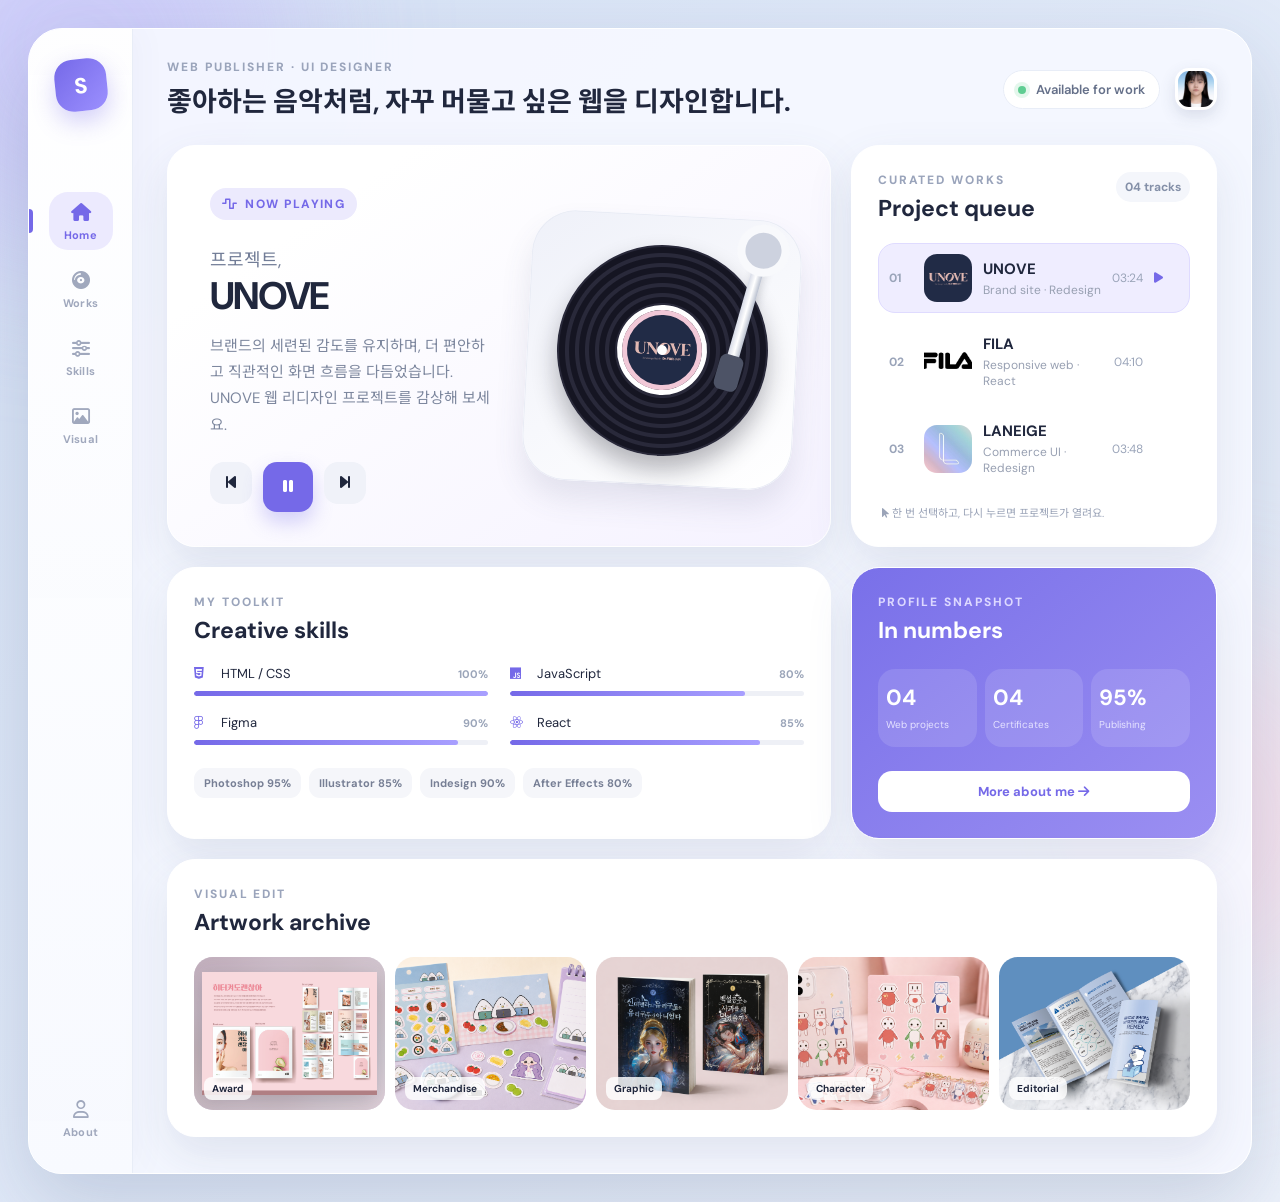
==== commit 02db108c: "0910" ====
--- a/index.html
+++ b/index.html
@@ -149,7 +149,7 @@
                 </div>
                 <em>03:48</em><i class="fa-solid fa-play"></i>
               </article>
-              <article
+              <!-- <article
                 class="track"
                 tabindex="0"
                 data-title="Epost"
@@ -163,7 +163,7 @@
                   <p>Official Platform · Redesign</p>
                 </div>
                 <em>03:20</em><i class="fa-solid fa-play"></i>
-              </article>
+              </article> -->
             </div>
             <p class="hint">
               <i class="fa-solid fa-arrow-pointer"></i> 한 번 선택하고, 다시
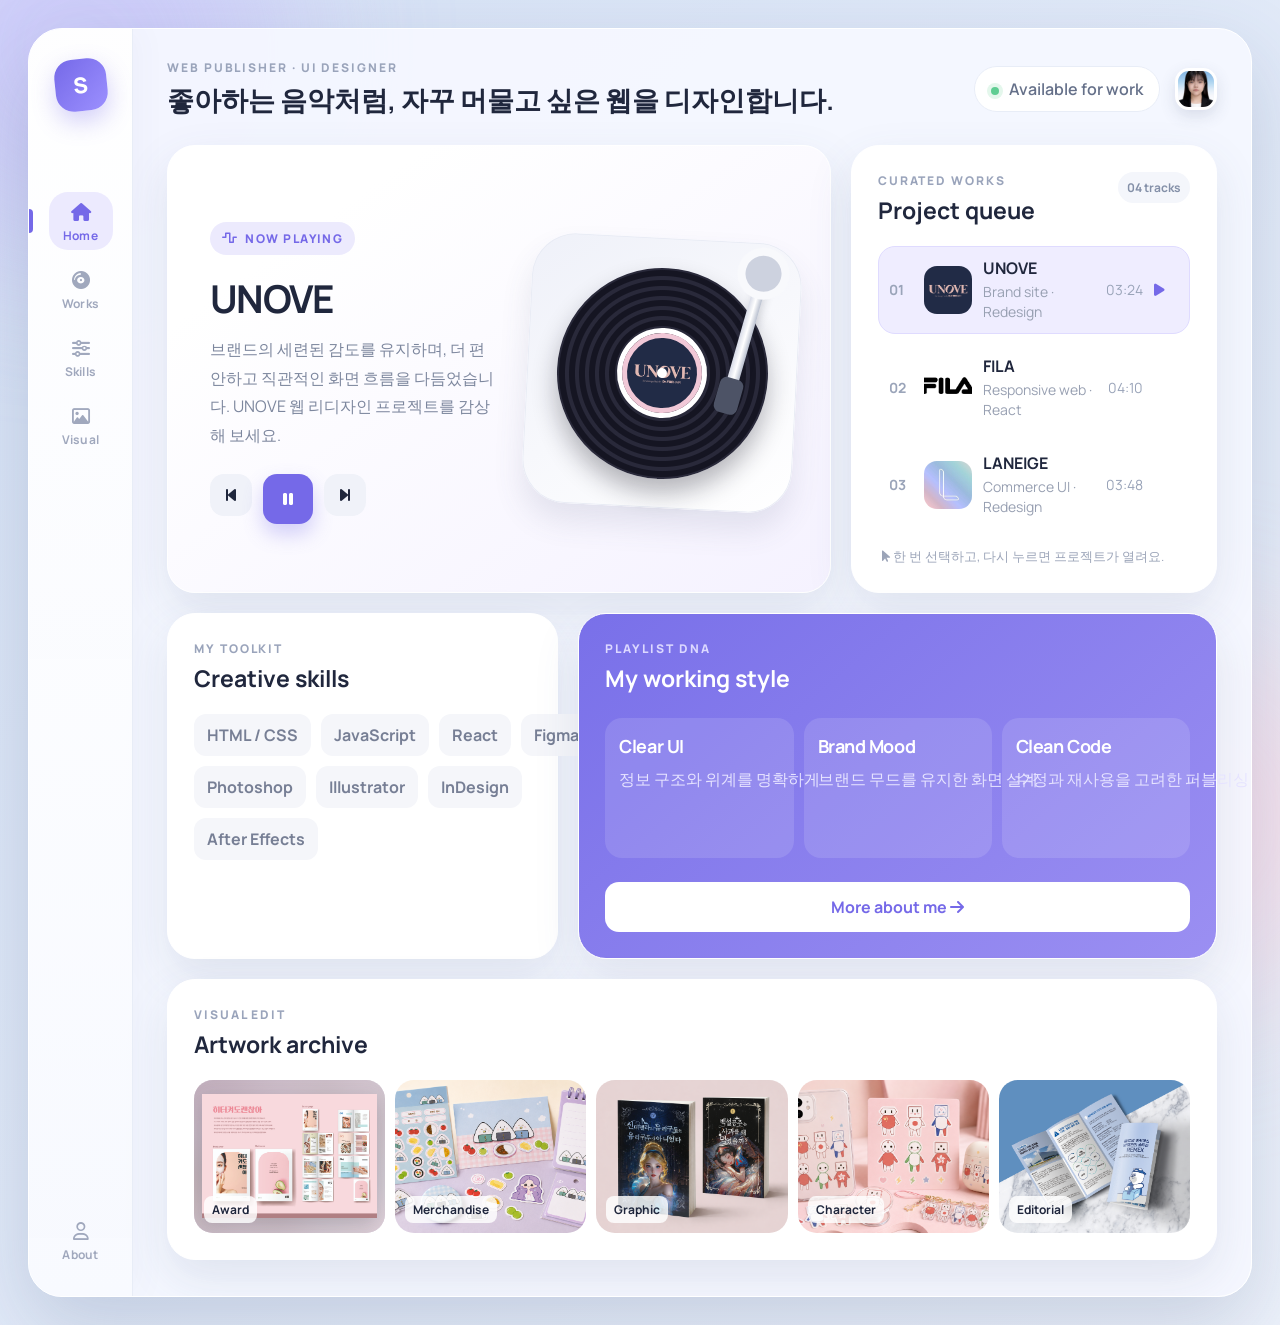
==== commit 2297fe80: "1차-최종업뎃" ====
--- a/index.html
+++ b/index.html
@@ -8,12 +8,6 @@
       content="웹 퍼블리셔 김미진의 플레이리스트 포트폴리오"
     />
     <title>MJ's Portfolio</title>
-    <link rel="preconnect" href="https://fonts.googleapis.com" />
-    <link rel="preconnect" href="https://fonts.gstatic.com" crossorigin />
-    <link
-      href="https://fonts.googleapis.com/css2?family=DM+Sans:wght@400;500;600;700&family=Noto+Sans+KR:wght@400;500;600;700&display=swap"
-      rel="stylesheet"
-    />
     <link
       rel="stylesheet"
       href="https://cdnjs.cloudflare.com/ajax/libs/font-awesome/6.4.0/css/all.min.css"
@@ -65,8 +59,7 @@
               <span class="pill"
                 ><i class="fa-solid fa-wave-square"></i> NOW PLAYING</span
               >
-              <p class="hello">프로젝트,</p>
-              <h2 id="current-title">My Design Record</h2>
+              <h2 id="current-title">UNOVE</h2>
               <p class="desc" id="current-description">
                 브랜드의 세련된 감도를 유지하며, 더 편안하고 직관적인 화면
                 흐름을 다듬었습니다.<br />UNOVE 웹 리디자인 프로젝트를
@@ -170,60 +163,51 @@
               누르면 프로젝트가 열려요.
             </p>
           </aside>
-          <section class="skills card" id="skills">
-            <div class="heading">
-              <div>
-                <p class="eyebrow">MY TOOLKIT</p>
-                <h2>Creative skills</h2>
-              </div>
-            </div>
-            <div class="skill-grid">
-              <div class="skill">
-                <div>
-                  <i class="fa-brands fa-html5"></i><span>HTML / CSS</span
-                  ><b>100%</b>
-                </div>
-                <span><i style="width: 100%"></i></span>
-              </div>
-              <div class="skill">
-                <div>
-                  <i class="fa-brands fa-js"></i><span>JavaScript</span
-                  ><b>80%</b>
-                </div>
-                <span><i style="width: 80%"></i></span>
-              </div>
-              <div class="skill">
-                <div>
-                  <i class="fa-brands fa-figma"></i><span>Figma</span><b>90%</b>
-                </div>
-                <span><i style="width: 90%"></i></span>
-              </div>
-              <div class="skill">
-                <div>
-                  <i class="fa-brands fa-react"></i><span>React</span><b>85%</b>
-                </div>
-                <span><i style="width: 85%"></i></span>
-              </div>
-            </div>
-            <div class="tags">
-              <span>Photoshop 95%</span>
-              <span>Illustrator 85%</span>
-              <span>Indesign 90%</span>
-              <span>After Effects 80%</span>
-            </div>
-          </section>
-          <section class="stats card">
-            <p class="eyebrow">PROFILE SNAPSHOT</p>
-            <h2>In numbers</h2>
-            <div>
-              <p><strong>04</strong><span>Web projects</span></p>
-              <p><strong>04</strong><span>Certificates</span></p>
-              <p><strong>95%</strong><span>Publishing</span></p>
-            </div>
-            <button id="card-profile">
-              More about me <i class="fa-solid fa-arrow-right"></i>
-            </button>
-          </section>
+          <div class="toolkit-row">
+            <section class="skills card" id="skills">
+              <div class="heading">
+                <div>
+                  <p class="eyebrow">MY TOOLKIT</p>
+                  <h2>Creative skills</h2>
+                </div>
+              </div>
+              <div class="skill-tags">
+                <div class="skill-tag-row">
+                  <span>HTML / CSS</span>
+                  <span>JavaScript</span>
+                  <span>React</span>
+                  <span>Figma</span>
+                </div>
+                <div class="skill-tag-row">
+                  <span>Photoshop</span>
+                  <span>Illustrator</span>
+                  <span>InDesign</span>
+                  <span>After Effects</span>
+                </div>
+              </div>
+            </section>
+            <section class="stats card">
+              <p class="eyebrow">PLAYLIST DNA</p>
+              <h2>My working style</h2>
+              <div class="working-style-list">
+                <p>
+                  <strong>Clear UI</strong>
+                  <span>정보 구조와 위계를 명확하게</span>
+                </p>
+                <p>
+                  <strong>Brand Mood</strong>
+                  <span>브랜드 무드를 유지한 화면 설계</span>
+                </p>
+                <p>
+                  <strong>Clean Code</strong>
+                  <span>수정과 재사용을 고려한 퍼블리싱</span>
+                </p>
+              </div>
+              <button id="card-profile">
+                More about me <i class="fa-solid fa-arrow-right"></i>
+              </button>
+            </section>
+          </div>
           <section class="visual card" id="visual">
             <div class="heading">
               <div>
--- a/css/style.css
+++ b/css/style.css
@@ -1,1437 +1,1474 @@
+@import url("https://fonts.googleapis.com/css2?family=Manrope:wght@400;500;600;700;800&display=swap");
+@import url("https://cdn.jsdelivr.net/gh/wanteddev/wanted-sans@v1.0.1/packages/wanted-sans/fonts/webfonts/variable/split/WantedSansVariable.min.css");
+
 :root {
-    --bg: #dfe8fa;
-    --card: #fff;
-    --ink: #20273d;
-    --muted: #818ba3;
-    --purple: #7569e8;
-    --line: #e8edf7;
-    --shadow: 0 18px 45px rgba(74, 91, 133, .13);
-    --r: 28px
+  --bg: #dfe8fa;
+  --card: #fff;
+  --ink: #20273d;
+  --muted: #818ba3;
+  --purple: #7569e8;
+  --line: #e8edf7;
+  --shadow: 0 18px 45px rgba(74, 91, 133, 0.13);
+  --r: 28px;
+  --font-sans:
+    "Manrope", "Wanted Sans Variable", "Wanted Sans", -apple-system,
+    BlinkMacSystemFont, "Segoe UI", sans-serif;
 }
 
 * {
-    box-sizing: border-box
+  box-sizing: border-box;
 }
 
 html {
-    scroll-behavior: smooth
+  scroll-behavior: smooth;
 }
 
 body {
-    margin: 0;
-    min-height: 100vh;
-    font-family: 'DM Sans', 'Noto Sans KR', sans-serif;
-    color: var(--ink);
-    background: linear-gradient(135deg, #d5e1f5, #edf2fb);
-    cursor: default;
-    user-select: none;
-    -webkit-user-select: none
+  margin: 0;
+  min-height: 100vh;
+  font-family: var(--font-sans);
+  color: var(--ink);
+  background: linear-gradient(135deg, #d5e1f5, #edf2fb);
+  cursor: default;
+  user-select: none;
+  -webkit-user-select: none;
 }
 
 button,
 a {
-    font: inherit;
-    cursor: pointer
+  font: inherit;
+  cursor: pointer;
 }
 
 .available,
 .pill,
 .heading small,
-.tags span,
+.skill-tags span,
 .artworks figcaption {
-    cursor: default
+  cursor: default;
 }
 
 .glow {
-    position: fixed;
-    border-radius: 50%;
-    filter: blur(80px);
-    opacity: .6;
-    pointer-events: none
+  position: fixed;
+  border-radius: 50%;
+  filter: blur(80px);
+  opacity: 0.6;
+  pointer-events: none;
 }
 
 .g1 {
-    width: 420px;
-    height: 420px;
-    background: #c8bffc;
-    left: -130px;
-    top: -160px
+  width: 420px;
+  height: 420px;
+  background: #c8bffc;
+  left: -130px;
+  top: -160px;
 }
 
 .g2 {
-    width: 360px;
-    height: 360px;
-    background: #ffd4e1;
-    right: -80px;
-    bottom: -100px
+  width: 360px;
+  height: 360px;
+  background: #ffd4e1;
+  right: -80px;
+  bottom: -100px;
 }
 
 .shell {
-    position: relative;
-    display: grid;
-    grid-template-columns: 92px 1fr;
-    width: min(1500px, calc(100% - 56px));
-    min-height: calc(100vh - 56px);
-    margin: 28px auto;
-    background: rgba(246, 248, 255, .93);
-    border: 1px solid #fff;
-    border-radius: 34px;
-    box-shadow: 0 30px 80px rgba(62, 82, 125, .2);
-    overflow: hidden
+  position: relative;
+  display: grid;
+  grid-template-columns: 92px 1fr;
+  width: min(1500px, calc(100% - 56px));
+  min-height: calc(100vh - 56px);
+  margin: 28px auto;
+  background: rgba(246, 248, 255, 0.93);
+  border: 1px solid #fff;
+  border-radius: 34px;
+  box-shadow: 0 30px 80px rgba(62, 82, 125, 0.2);
+  overflow: hidden;
 }
 
 .sidebar {
-    position: sticky;
-    top: 0;
-    height: calc(100vh - 56px);
-    display: flex;
-    flex-direction: column;
-    align-items: center;
-    padding: 28px 14px;
-    border-right: 1px solid var(--line);
-    background: rgba(255, 255, 255, .7);
-    z-index: 5
+  position: sticky;
+  top: 0;
+  height: calc(100vh - 56px);
+  display: flex;
+  flex-direction: column;
+  align-items: center;
+  padding: 28px 14px;
+  border-right: 1px solid var(--line);
+  background: rgba(255, 255, 255, 0.7);
+  z-index: 5;
 }
 
 .brand {
-    display: grid;
-    place-items: center;
-    width: 48px;
-    height: 48px;
-    border-radius: 17px;
-    background: linear-gradient(135deg, var(--purple), #9c90ff);
-    color: #fff;
-    text-decoration: none;
-    font-weight: 800;
-    font-size: 21px;
-    box-shadow: 0 10px 24px #7569e852;
-    transform: rotate(-6deg)
+  display: grid;
+  place-items: center;
+  width: 48px;
+  height: 48px;
+  border-radius: 17px;
+  background: linear-gradient(135deg, var(--purple), #9c90ff);
+  color: #fff;
+  text-decoration: none;
+  font-weight: 800;
+  font-size: 21px;
+  box-shadow: 0 10px 24px #7569e852;
+  transform: rotate(-6deg);
 }
 
 .sidebar nav {
-    display: flex;
-    flex-direction: column;
-    gap: 12px;
-    margin: auto 0
+  display: flex;
+  flex-direction: column;
+  gap: 12px;
+  margin: auto 0;
 }
 
 .nav {
-    width: 58px;
-    min-height: 54px;
-    border: 0;
-    border-radius: 18px;
-    background: transparent;
-    color: #a0a8bd;
-    text-decoration: none;
-    display: flex;
-    flex-direction: column;
-    align-items: center;
-    justify-content: center;
-    gap: 4px;
-    cursor: pointer;
-    transition: .25s
+  width: 58px;
+  min-height: 54px;
+  border: 0;
+  border-radius: 18px;
+  background: transparent;
+  color: #a0a8bd;
+  text-decoration: none;
+  display: flex;
+  flex-direction: column;
+  align-items: center;
+  justify-content: center;
+  gap: 4px;
+  cursor: pointer;
+  transition: 0.25s;
 }
 
 .nav i {
-    font-size: 17px
+  font-size: 17px;
 }
 
 .nav span {
-    font-size: 9px;
-    font-weight: 700
+  font-size: 12px;
+  font-weight: 700;
 }
 
 .nav:hover,
 .nav.active {
-    background: #eceafe;
-    color: var(--purple)
+  background: #eceafe;
+  color: var(--purple);
 }
 
 .main {
-    min-width: 0;
-    padding: 30px 34px 36px
+  min-width: 0;
+  padding: 30px 34px 36px;
 }
 
 .topbar {
-    display: flex;
-    justify-content: space-between;
-    align-items: center;
-    margin-bottom: 26px
+  display: flex;
+  justify-content: space-between;
+  align-items: center;
+  margin-bottom: 26px;
 }
 
 .eyebrow {
-    margin: 0 0 5px;
-    font-size: 10px;
-    font-weight: 800;
-    letter-spacing: .16em;
-    color: #9aa4bb
+  margin: 0 0 5px;
+  font-size: 12px;
+  font-weight: 800;
+  letter-spacing: 0.16em;
+  color: #9aa4bb;
 }
 
 .topbar h1 {
-    margin: 0;
-    font-size: 27px
+  margin: 0;
+  font-size: 27px;
 }
 
 .topbar h1 span {
-    white-space: nowrap
+  white-space: nowrap;
 }
 
 .top-actions {
-    display: flex;
-    align-items: center;
-    flex: 0 0 auto;
-    gap: 15px
+  display: flex;
+  align-items: center;
+  flex: 0 0 auto;
+  gap: 15px;
 }
 
 .available {
-    padding: 10px 14px;
-    background: #fff;
-    border: 1px solid var(--line);
-    border-radius: 99px;
-    font-size: 12px;
-    font-weight: 600;
-    color: #657089;
-    white-space: nowrap
+  padding: 11px 16px;
+  background: #fff;
+  border: 1px solid var(--line);
+  border-radius: 99px;
+  font-size: 16px;
+  font-weight: 600;
+  color: #657089;
+  white-space: nowrap;
 }
 
 .available i {
-    display: inline-block;
-    width: 8px;
-    height: 8px;
-    background: #5fcd92;
-    border-radius: 50%;
-    margin-right: 7px;
-    box-shadow: 0 0 0 4px #e4f7ec
+  display: inline-block;
+  width: 8px;
+  height: 8px;
+  background: #5fcd92;
+  border-radius: 50%;
+  margin-right: 7px;
+  box-shadow: 0 0 0 4px #e4f7ec;
 }
 
 .avatar {
-    width: 42px;
-    height: 42px;
-    padding: 0;
-    border: 3px solid #fff;
-    border-radius: 14px;
-    overflow: hidden;
-    box-shadow: 0 6px 16px #46537629;
-    cursor: pointer
+  width: 42px;
+  height: 42px;
+  padding: 0;
+  border: 3px solid #fff;
+  border-radius: 14px;
+  overflow: hidden;
+  box-shadow: 0 6px 16px #46537629;
+  cursor: pointer;
 }
 
 .avatar img {
-    width: 100%;
-    height: 100%;
-    object-fit: cover
+  width: 100%;
+  height: 100%;
+  object-fit: cover;
 }
 
 .grid {
-    display: grid;
-    grid-template-columns: minmax(0, 1.45fr) minmax(340px, .8fr);
-    gap: 20px
+  display: grid;
+  grid-template-columns: minmax(0, 1.45fr) minmax(340px, 0.8fr);
+  gap: 20px;
+}
+
+.toolkit-row {
+  grid-column: 1 / -1;
+  display: grid;
+  grid-template-columns: minmax(0, 0.38fr) minmax(0, 0.62fr);
+  align-items: stretch;
+  gap: 20px;
 }
 
 .card {
-    background: #fff;
-    border: 1px solid #fff;
-    border-radius: var(--r);
-    box-shadow: var(--shadow)
+  background: #fff;
+  border: 1px solid #fff;
+  border-radius: var(--r);
+  box-shadow: var(--shadow);
 }
 
 .hero {
-    min-height: 390px;
-    padding: 38px 32px 30px 42px;
-    display: flex;
-    align-items: center;
-    justify-content: space-between;
-    overflow: hidden;
-    background: linear-gradient(145deg, #fff 20%, #f5f2ff)
+  min-height: 390px;
+  padding: 38px 32px 30px 42px;
+  display: flex;
+  align-items: center;
+  justify-content: space-between;
+  overflow: hidden;
+  background: linear-gradient(145deg, #fff 20%, #f5f2ff);
 }
 
 .hero-copy {
-    position: relative;
-    z-index: 2;
-    max-width: 49%
+  position: relative;
+  z-index: 2;
+  max-width: 49%;
 }
 
 .pill {
-    display: inline-flex;
-    align-items: center;
-    gap: 7px;
-    padding: 8px 12px;
-    border-radius: 99px;
-    background: #eceafd;
-    color: var(--purple);
-    font-size: 10px;
-    font-weight: 800;
-    letter-spacing: .12em
-}
-
-.hello {
-    margin: 25px 0 0;
-    color: #727d97;
-    font-size: 17px
+  display: inline-flex;
+  align-items: center;
+  gap: 7px;
+  padding: 8px 12px;
+  border-radius: 99px;
+  background: #eceafd;
+  color: var(--purple);
+  font-size: 12px;
+  font-weight: 800;
+  letter-spacing: 0.12em;
 }
 
 .hero h2 {
-    margin: 5px 0 16px;
-    font-size: clamp(30px, 3vw, 50px);
-    line-height: 1.04;
-    letter-spacing: -.045em
+  margin: 24px 0 16px;
+  font-size: clamp(30px, 3vw, 50px);
+  line-height: 1.04;
+  letter-spacing: -0.045em;
 }
 
 .desc {
-    width: 100%;
-    color: #7d879e;
-    line-height: 1.8;
-    font-size: 13px
+  width: 100%;
+  color: #7d879e;
+  line-height: 1.8;
+  font-size: 16px;
 }
 
 .controls {
-    display: flex;
-    gap: 11px;
-    margin-top: 24px
+  display: flex;
+  gap: 11px;
+  margin-top: 24px;
 }
 
 .controls button {
-    width: 42px;
-    height: 42px;
-    border: 0;
-    border-radius: 14px;
-    background: #f0f2f9;
-    color: var(--ink);
-    appearance: none;
-    -webkit-appearance: none;
-    -webkit-tap-highlight-color: transparent;
-    cursor: pointer;
-    transition: .2s
+  width: 42px;
+  height: 42px;
+  border: 0;
+  border-radius: 14px;
+  background: #f0f2f9;
+  color: var(--ink);
+  appearance: none;
+  -webkit-appearance: none;
+  -webkit-tap-highlight-color: transparent;
+  cursor: pointer;
+  transition: 0.2s;
 }
 
 .controls button:hover {
-    transform: translateY(-2px);
-    color: var(--purple)
+  transform: translateY(-2px);
+  color: var(--purple);
 }
 
 .controls .play {
-    width: 50px;
-    height: 50px;
-    background: var(--purple);
-    color: #fff;
-    box-shadow: 0 10px 20px #7569e84d
+  width: 50px;
+  height: 50px;
+  background: var(--purple);
+  color: #fff;
+  box-shadow: 0 10px 20px #7569e84d;
 }
 
 .controls .play:hover {
-    color: #fff
+  color: #fff;
 }
 
 .turntable {
-    position: relative;
-    width: min(46%, 330px);
-    aspect-ratio: 1;
-    border-radius: 44px;
-    background: linear-gradient(145deg, #eff1f9, #fff);
-    box-shadow: inset 0 0 0 1px #e9ecf5, 0 18px 30px #4e55771f;
-    display: grid;
-    place-items: center;
-    transform: rotate(3deg)
+  position: relative;
+  width: min(46%, 330px);
+  aspect-ratio: 1;
+  border-radius: 44px;
+  background: linear-gradient(145deg, #eff1f9, #fff);
+  box-shadow:
+    inset 0 0 0 1px #e9ecf5,
+    0 18px 30px #4e55771f;
+  display: grid;
+  place-items: center;
+  transform: rotate(3deg);
 }
 
 .vinyl {
-    position: relative;
-    width: 78%;
-    aspect-ratio: 1;
-    border-radius: 50%;
-    background: repeating-radial-gradient(circle, #151522 0 3px, #29293a 4px 7px, #151522 8px 10px);
-    box-shadow: 0 14px 25px #1313224d
+  position: relative;
+  width: 78%;
+  aspect-ratio: 1;
+  border-radius: 50%;
+  background: repeating-radial-gradient(
+    circle,
+    #151522 0 3px,
+    #29293a 4px 7px,
+    #151522 8px 10px
+  );
+  box-shadow: 0 14px 25px #1313224d;
 }
 
 .vinyl.playing {
-    animation: spin 7s linear infinite
+  animation: spin 7s linear infinite;
 }
 
 .vinyl.paused {
-    animation-play-state: paused
+  animation-play-state: paused;
 }
 
 .album-art {
-    position: absolute;
-    width: 38%;
-    height: 38%;
-    inset: 31%;
-    border-radius: 50%;
-    background: center/cover;
-    border: 5px solid #f1c8d7;
-    box-shadow: 0 0 0 5px #fff
+  position: absolute;
+  width: 38%;
+  height: 38%;
+  inset: 31%;
+  border-radius: 50%;
+  background: center/cover;
+  border: 5px solid #f1c8d7;
+  box-shadow: 0 0 0 5px #fff;
 }
 
 .album-art:after {
-    content: "";
-    position: absolute;
-    width: 10px;
-    height: 10px;
-    border-radius: 50%;
-    background: #fff;
-    left: 50%;
-    top: 50%;
-    transform: translate(-50%, -50%)
+  content: "";
+  position: absolute;
+  width: 10px;
+  height: 10px;
+  border-radius: 50%;
+  background: #fff;
+  left: 50%;
+  top: 50%;
+  transform: translate(-50%, -50%);
 }
 
 .tonearm {
-    position: absolute;
-    width: 12px;
-    height: 54%;
-    right: 11%;
-    top: 5%;
-    border-radius: 8px;
-    background: linear-gradient(90deg, #d7dbe7, #fff, #b8bfce);
-    transform-origin: top;
-    transform: rotate(13deg);
-    transition: .35s;
-    box-shadow: 2px 4px 8px #2c31452e
+  position: absolute;
+  width: 12px;
+  height: 54%;
+  right: 11%;
+  top: 5%;
+  border-radius: 8px;
+  background: linear-gradient(90deg, #d7dbe7, #fff, #b8bfce);
+  transform-origin: top;
+  transform: rotate(13deg);
+  transition: 0.35s;
+  box-shadow: 2px 4px 8px #2c31452e;
 }
 
 .tonearm:before {
-    content: "";
-    position: absolute;
-    width: 36px;
-    height: 36px;
-    border-radius: 50%;
-    background: #cdd2df;
-    left: 50%;
-    top: -9px;
-    transform: translateX(-50%);
-    border: 8px solid #f8f9fc
+  content: "";
+  position: absolute;
+  width: 36px;
+  height: 36px;
+  border-radius: 50%;
+  background: #cdd2df;
+  left: 50%;
+  top: -9px;
+  transform: translateX(-50%);
+  border: 8px solid #f8f9fc;
 }
 
 .tonearm span {
-    position: absolute;
-    width: 24px;
-    height: 36px;
-    border-radius: 7px;
-    background: #4d5366;
-    left: -6px;
-    bottom: -16px
+  position: absolute;
+  width: 24px;
+  height: 36px;
+  border-radius: 7px;
+  background: #4d5366;
+  left: -6px;
+  bottom: -16px;
 }
 
 .tonearm:not(.playing) {
-    transform: rotate(-7deg)
+  transform: rotate(-7deg);
 }
 
 .queue,
 .skills,
 .stats,
 .visual {
-    padding: 26px
+  padding: 26px;
 }
 
 .heading {
-    display: flex;
-    justify-content: space-between;
-    align-items: flex-start;
-    margin-bottom: 20px
+  display: flex;
+  justify-content: space-between;
+  align-items: flex-start;
+  margin-bottom: 20px;
 }
 
 .heading h2,
 .stats h2 {
-    margin: 0;
-    font-size: 21px
+  margin: 0;
+  font-size: 21px;
 }
 
 .heading small {
-    font-size: 10px;
-    font-weight: 700;
-    color: #8490a8;
-    background: #f4f6fb;
-    padding: 7px 9px;
-    border-radius: 99px
+  font-size: 12px;
+  font-weight: 700;
+  color: #8490a8;
+  background: #f4f6fb;
+  padding: 7px 9px;
+  border-radius: 99px;
 }
 
 .track-list {
-    display: flex;
-    flex-direction: column;
-    gap: 10px
+  display: flex;
+  flex-direction: column;
+  gap: 10px;
 }
 
 .track {
-    display: grid;
-    grid-template-columns: 24px 48px 1fr auto 25px;
-    align-items: center;
-    gap: 11px;
-    padding: 10px;
-    border-radius: 17px;
-    cursor: pointer;
-    border: 1px solid transparent;
-    transition: .2s
+  display: grid;
+  grid-template-columns: 24px 48px 1fr auto 25px;
+  align-items: center;
+  gap: 11px;
+  padding: 10px;
+  border-radius: 17px;
+  cursor: pointer;
+  border: 1px solid transparent;
+  transition: 0.2s;
 }
 
 .track:hover,
 .track:focus-visible {
-    background: #f7f7fc;
-    outline: none
+  background: #f7f7fc;
+  outline: none;
 }
 
 .track.active {
-    background: #efedff;
-    border-color: #dfdbff
+  background: #efedff;
+  border-color: #dfdbff;
 }
 
 .track img {
-    width: 48px;
-    height: 48px;
-    object-fit: cover;
-    border-radius: 13px
-}
-
-.track>b,
+  width: 48px;
+  height: 48px;
+  object-fit: cover;
+  border-radius: 13px;
+}
+
+.track > b,
 .track em {
-    font-size: 10px;
-    color: #9aa4b9;
-    font-style: normal
+  font-size: 12px;
+  color: #9aa4b9;
+  font-style: normal;
 }
 
 .track h3 {
-    margin: 0;
-    font-size: 13px
+  margin: 0;
+  font-size: 16px;
 }
 
 .track p {
-    margin: 3px 0 0;
-    font-size: 10px;
-    color: #98a0b2
-}
-
-.track>i {
-    font-size: 10px;
-    color: var(--purple);
-    opacity: 0
-}
-
-.track.active>i {
-    opacity: 1
+  margin: 3px 0 0;
+  font-size: 13px;
+  line-height: 1.45;
+  color: #98a0b2;
+}
+
+.track > i {
+  font-size: 14px;
+  color: var(--purple);
+  opacity: 0;
+}
+
+.track.active > i {
+  opacity: 1;
 }
 
 .hint {
-    margin: 17px 4px 0;
-    color: #9ba4b8;
-    font-size: 9px
-}
-
-.skill-grid {
-    display: grid;
-    grid-template-columns: 1fr 1fr;
-    gap: 18px 22px
-}
-
-.skill>div {
-    display: grid;
-    grid-template-columns: 20px 1fr auto;
-    gap: 7px;
-    align-items: center;
-    font-size: 11px
-}
-
-.skill>div i {
-    color: var(--purple)
-}
-
-.skill b {
-    font-size: 9px;
-    color: #9ba5b9
-}
-
-.skill>span {
-    display: block;
-    height: 5px;
-    margin-top: 9px;
-    background: #eef0f6;
-    border-radius: 99px;
-    overflow: hidden
-}
-
-.skill>span i {
-    display: block;
-    height: 100%;
-    border-radius: inherit;
-    background: linear-gradient(90deg, var(--purple), #a89fff)
-}
-
-.tags {
-    display: flex;
-    gap: 8px;
-    flex-wrap: wrap;
-    margin-top: 23px
-}
-
-.tags span {
-    padding: 8px 10px;
-    border-radius: 11px;
-    background: #f5f6fa;
-    color: #777f95;
-    font-size: 9px;
-    font-weight: 700
+  margin: 17px 4px 0;
+  color: #9ba4b8;
+  font-size: 13px;
+  line-height: 1.55;
+}
+
+.skill-tags {
+  display: flex;
+  flex-direction: column;
+  gap: 10px;
+}
+
+.skill-tag-row {
+  display: flex;
+  flex-wrap: wrap;
+  gap: 10px;
+}
+
+.skill-tag-row:first-child {
+  flex-wrap: nowrap;
+}
+
+.skill-tags span {
+  padding: 10px 12px;
+  border: 1px solid transparent;
+  border-radius: 12px;
+  background: #f5f6fa;
+  color: #777f95;
+  font-size: 16px;
+  font-weight: 700;
+  line-height: 1.25;
+  white-space: nowrap;
+  transition:
+    color 0.2s,
+    background 0.2s,
+    border-color 0.2s,
+    transform 0.2s;
+}
+
+.skill-tags span:hover {
+  color: var(--purple);
+  background: #efedff;
+  border-color: #dfdbff;
+  transform: translateY(-1px);
 }
 
 .stats {
-    background: linear-gradient(140deg, #7970e9, #9b8ff2);
-    color: #fff
+  background: linear-gradient(140deg, #7970e9, #9b8ff2);
+  color: #fff;
 }
 
 .stats .eyebrow {
-    color: #dcd8ff
-}
-
-.stats>div {
-    display: grid;
-    grid-template-columns: repeat(3, 1fr);
-    gap: 8px;
-    margin: 24px 0
-}
-
-.stats>div p {
-    margin: 0;
-    padding: 14px 8px;
-    border-radius: 17px;
-    background: #ffffff1f
-}
-
-.stats strong {
-    display: block;
-    font-size: 22px
-}
-
-.stats span {
-    font-size: 8px;
-    color: #e6e3ff
+  color: #dcd8ff;
+}
+
+.stats .working-style-list {
+  display: grid;
+  grid-template-columns: repeat(3, 1fr);
+  gap: 10px;
+  margin: 24px 0;
+}
+
+.stats .working-style-list p {
+  display: flex;
+  flex-direction: column;
+  min-width: 0;
+  min-height: 140px;
+  margin: 0;
+  padding: 18px 14px;
+  border-radius: 17px;
+  background: #ffffff1f;
+}
+
+.stats .working-style-list strong {
+  display: block;
+  font-size: 18px;
+  line-height: 1.15;
+  letter-spacing: -0.025em;
+  white-space: nowrap;
+}
+
+.stats .working-style-list span {
+  display: block;
+  margin-top: 10px;
+  color: #e6e3ff;
+  font-size: 16px;
+  line-height: 1.55;
+  word-break: keep-all;
+  white-space: nowrap;
 }
 
 .stats button {
-    width: 100%;
-    border: 0;
-    background: #fff;
-    color: var(--purple);
-    border-radius: 14px;
-    padding: 12px;
-    font-weight: 700;
-    font-size: 11px;
-    cursor: pointer
+  width: 100%;
+  border: 0;
+  background: #fff;
+  color: var(--purple);
+  border-radius: 14px;
+  padding: 14px;
+  font-weight: 700;
+  font-size: 16px;
+  cursor: pointer;
 }
 
 .visual {
-    grid-column: 1/-1
+  grid-column: 1/-1;
 }
 
 #home,
 #projects,
 #skills,
 #visual {
-    scroll-margin-top: 20px
+  scroll-margin-top: 20px;
 }
 
 .artworks {
-    display: grid;
-    grid-template-columns: repeat(5, 1fr);
-    gap: 10px
+  display: grid;
+  grid-template-columns: repeat(5, 1fr);
+  gap: 10px;
 }
 
 .artworks figure {
-    position: relative;
-    margin: 0;
-    aspect-ratio: 1.25;
-    border-radius: 19px;
-    overflow: hidden;
-    background: #f0f1f6;
-    cursor: pointer
+  position: relative;
+  margin: 0;
+  aspect-ratio: 1.25;
+  border-radius: 19px;
+  overflow: hidden;
+  background: #f0f1f6;
+  cursor: pointer;
 }
 
 .artworks img {
-    width: 100%;
-    height: 100%;
-    object-fit: cover;
-    transition: .35s
+  width: 100%;
+  height: 100%;
+  object-fit: cover;
+  transition: 0.35s;
 }
 
 .artworks figure:hover img {
-    transform: scale(1.06)
+  transform: scale(1.06);
 }
 
 .artworks figcaption {
-    position: absolute;
-    left: 10px;
-    bottom: 10px;
-    padding: 5px 8px;
-    border-radius: 8px;
-    background: #ffffffd1;
-    font-size: 8px;
-    font-weight: 700
+  position: absolute;
+  left: 10px;
+  bottom: 10px;
+  padding: 5px 8px;
+  border-radius: 8px;
+  background: #ffffffd1;
+  font-size: 12px;
+  font-weight: 700;
 }
 
 .modal {
-    position: fixed;
-    inset: 0;
-    display: grid;
-    place-items: center;
-    padding: 20px;
-    background: #1f274073;
-    backdrop-filter: blur(12px);
-    z-index: 50
+  position: fixed;
+  inset: 0;
+  display: grid;
+  place-items: center;
+  padding: 20px;
+  background: #1f274073;
+  backdrop-filter: blur(12px);
+  z-index: 50;
 }
 
 .modal[hidden] {
-    display: none
+  display: none;
 }
 
 .artwork-modal {
-    padding: clamp(16px, 4vw, 44px);
-    background: #161a28c7
+  padding: clamp(16px, 4vw, 44px);
+  background: #161a28c7;
 }
 
 .artwork-viewer {
-    position: relative;
-    display: flex;
-    flex-direction: column;
-    align-items: center;
-    gap: 12px;
-    width: min(1180px, 100%);
-    max-height: calc(100vh - 32px)
-}
-
-.artwork-viewer>img {
-    display: block;
-    max-width: 100%;
-    max-height: calc(100vh - 100px);
-    object-fit: contain;
-    border-radius: 18px;
-    box-shadow: 0 24px 70px #080b136e
-}
-
-.artwork-viewer>p {
-    margin: 0;
-    color: #fff;
-    font-size: 13px;
-    font-weight: 700
+  position: relative;
+  display: flex;
+  flex-direction: column;
+  align-items: center;
+  gap: 12px;
+  width: min(1180px, 100%);
+  max-height: calc(100vh - 32px);
+}
+
+.artwork-viewer > img {
+  display: block;
+  max-width: 100%;
+  max-height: calc(100vh - 100px);
+  object-fit: contain;
+  border-radius: 18px;
+  box-shadow: 0 24px 70px #080b136e;
+}
+
+.artwork-viewer > p {
+  margin: 0;
+  color: #fff;
+  font-size: 16px;
+  font-weight: 700;
 }
 
 .artwork-overview-modal {
-    padding: 18px
+  padding: 18px;
 }
 
 .artwork-overview-viewer {
-    position: relative;
-    width: min(640px, 100%);
-    max-height: calc(100vh - 36px);
-    overflow: auto;
-    padding: 24px;
-    border-radius: 24px;
-    background: #fff;
-    box-shadow: 0 24px 70px #080b134f
+  position: relative;
+  width: min(640px, 100%);
+  max-height: calc(100vh - 36px);
+  overflow: auto;
+  padding: 24px;
+  border-radius: 24px;
+  background: #fff;
+  box-shadow: 0 24px 70px #080b134f;
 }
 
 .artwork-overview-viewer h2 {
-    margin: 0 48px 18px 0;
-    font-size: 20px
+  margin: 0 48px 18px 0;
+  font-size: 20px;
 }
 
 .artwork-overview-grid {
-    display: grid;
-    grid-template-columns: repeat(2, minmax(0, 1fr));
-    gap: 10px
+  display: grid;
+  grid-template-columns: repeat(2, minmax(0, 1fr));
+  gap: 10px;
 }
 
 .artwork-overview-grid figure {
-    margin: 0;
-    min-width: 0
+  margin: 0;
+  min-width: 0;
 }
 
 .artwork-overview-grid img {
-    display: block;
-    width: 100%;
-    aspect-ratio: 1.25;
-    object-fit: contain;
-    border-radius: 12px;
-    background: #f0f1f6
+  display: block;
+  width: 100%;
+  aspect-ratio: 1.25;
+  object-fit: contain;
+  border-radius: 12px;
+  background: #f0f1f6;
 }
 
 .artwork-overview-grid figcaption {
-    margin-top: 5px;
-    color: #69738b;
-    font-size: 9px;
-    font-weight: 700
+  margin-top: 5px;
+  color: #69738b;
+  font-size: 12px;
+  font-weight: 700;
 }
 
 .artwork-heading-actions {
-    display: flex;
-    align-items: center;
-    gap: 10px
+  display: flex;
+  align-items: center;
+  gap: 10px;
 }
 
 .artwork-nav {
-    display: none;
-    justify-content: flex-end;
-    gap: 8px
+  display: none;
+  justify-content: flex-end;
+  gap: 8px;
 }
 
 .artwork-nav button {
-    display: grid;
-    place-items: center;
-    width: 38px;
-    height: 38px;
-    border: 1px solid var(--line);
-    border-radius: 12px;
-    background: #fff;
-    color: #69738b;
-    cursor: pointer;
-    transition: .2s
+  display: grid;
+  place-items: center;
+  width: 38px;
+  height: 38px;
+  border: 1px solid var(--line);
+  border-radius: 12px;
+  background: #fff;
+  color: #69738b;
+  cursor: pointer;
+  transition: 0.2s;
 }
 
 .artwork-nav button:hover:not(:disabled) {
-    color: var(--purple);
-    border-color: #cfc7f5;
-    transform: translateY(-2px)
+  color: var(--purple);
+  border-color: #cfc7f5;
+  transform: translateY(-2px);
 }
 
 .artwork-nav button:disabled {
-    opacity: .35;
-    cursor: default
+  opacity: 0.35;
+  cursor: default;
 }
 
 .artwork-nav button[aria-pressed="true"] {
-    color: var(--purple);
-    background: #f1efff;
-    border-color: #d7cff8
+  color: var(--purple);
+  background: #f1efff;
+  border-color: #d7cff8;
 }
 
 .artwork-nav .artwork-overview-button {
-    display: none
+  display: none;
 }
 
 .artwork-close {
-    z-index: 2;
-    right: 12px;
-    top: 12px;
-    background: #fffffff0
+  z-index: 2;
+  right: 12px;
+  top: 12px;
+  background: #fffffff0;
 }
 
 .profile {
-    position: relative;
-    width: min(760px, 100%);
-    max-height: 90vh;
-    overflow: auto;
-    padding: 38px
+  position: relative;
+  width: min(860px, 100%);
+  max-height: 90vh;
+  overflow: auto;
+  padding: 42px;
 }
 
 .close {
-    position: absolute;
-    right: 20px;
-    top: 20px;
-    width: 38px;
-    height: 38px;
-    border: 0;
-    border-radius: 13px;
-    background: #f1f2f7;
-    cursor: pointer
+  position: absolute;
+  right: 20px;
+  top: 20px;
+  width: 38px;
+  height: 38px;
+  border: 0;
+  border-radius: 13px;
+  background: #f1f2f7;
+  cursor: pointer;
 }
 
 .intro {
-    display: flex;
-    align-items: center;
-    gap: 24px;
-    padding-bottom: 28px;
-    border-bottom: 1px solid var(--line)
-}
-
-.intro>img {
-    width: 105px;
-    height: 105px;
-    border-radius: 30px;
-    object-fit: cover
+  display: flex;
+  align-items: center;
+  gap: 24px;
+  padding-bottom: 28px;
+  border-bottom: 1px solid var(--line);
+}
+
+.intro > img {
+  width: 105px;
+  height: 105px;
+  border-radius: 30px;
+  object-fit: cover;
 }
 
 .intro h2 {
-    margin: 3px 0 8px;
-    font-size: 28px
+  margin: 3px 0 8px;
+  font-size: 28px;
 }
 
 .intro h2 span {
-    font-size: 16px;
-    color: #9ba3b5
+  font-size: 16px;
+  color: #9ba3b5;
 }
 
 .intro p:not(.eyebrow) {
-    margin: 0;
-    color: #778199;
-    font-size: 12px;
-    line-height: 1.7
+  margin: 0;
+  color: #778199;
+  font-size: 16px;
+  line-height: 1.75;
 }
 
 .contacts {
-    display: flex;
-    gap: 8px;
-    margin-top: 14px
+  display: flex;
+  gap: 10px;
+  margin-top: 14px;
 }
 
 .contacts a {
-    padding: 8px 11px;
-    border-radius: 10px;
-    background: #f1efff;
-    color: var(--purple);
-    text-decoration: none;
-    font-size: 10px;
-    font-weight: 700
+  padding: 10px 13px;
+  border-radius: 10px;
+  background: #f1efff;
+  color: var(--purple);
+  text-decoration: none;
+  font-size: 16px;
+  font-weight: 700;
 }
 
 .details {
-    display: grid;
-    grid-template-columns: 1fr 1fr;
-    gap: 30px;
-    padding-top: 27px
+  display: grid;
+  grid-template-columns: 1fr 1fr;
+  gap: 34px;
+  padding-top: 27px;
 }
 
 .details h3 {
-    font-size: 13px
+  font-size: 20px;
 }
 
 .details h3 i {
-    color: var(--purple);
-    margin-right: 8px
+  color: var(--purple);
+  margin-right: 8px;
 }
 
 .details p {
-    padding: 12px 0;
-    margin: 0;
-    border-bottom: 1px solid var(--line)
+  padding: 15px 0;
+  margin: 0;
+  border-bottom: 1px solid var(--line);
 }
 
 .details time,
 .details strong,
 .details span {
-    display: block
+  display: block;
 }
 
 .details time,
 .details span {
-    font-size: 9px;
-    color: #939db2
+  font-size: 16px;
+  line-height: 1.55;
+  color: #939db2;
 }
 
 .details strong {
-    font-size: 11px;
-    margin: 4px 0
+  font-size: 18px;
+  margin: 6px 0;
 }
 
 @keyframes spin {
-    to {
-        transform: rotate(360deg)
-    }
-}
-
-@media(max-width:1100px) {
-    .shell {
-        width: calc(100% - 28px);
-        margin: 14px auto
-    }
-
-    .sidebar {
-        height: calc(100vh - 28px)
-    }
-
-    .topbar {
-        gap: 22px;
-        margin-top: 10px;
-        margin-bottom: 16px
-    }
-
-    .topbar>div:first-child {
-        min-width: 0
-    }
-
-    .available {
-        position: relative;
-        display: grid;
-        place-items: center;
-        width: 34px;
-        height: 34px;
-        padding: 0;
-        font-size: 0
-    }
-
-    .available i {
-        display: block;
-        position: absolute;
-        top: 50%;
-        left: 50%;
-        width: 18px;
-        height: 18px;
-        margin: 0;
-        border-radius: 50%;
-        box-shadow: 0 0 0 3px #e4f7ec;
-        transform: translate(-50%, -50%)
-    }
-
-    .topbar h1 {
-        font-size: 23px;
-        line-height: 1.35
-    }
-
-    .topbar h1 span {
-        display: block
-    }
-
-    .grid {
-        grid-template-columns: 1fr
-    }
-
-    .visual {
-        grid-column: auto
-    }
-
-    .artworks {
-        grid-template-columns: none;
-        grid-auto-flow: column;
-        grid-auto-columns: calc((100% - 20px) / 3);
-        overflow-x: hidden;
-        scroll-behavior: smooth;
-        scroll-snap-type: x mandatory;
-        scrollbar-width: none
-    }
-
-    .artworks::-webkit-scrollbar {
-        display: none
-    }
-
-    .artworks figure {
-        scroll-snap-align: start
-    }
-
-    .artwork-nav {
-        display: flex
-    }
-
-}
-
-@media(max-width:900px) {
-    .main {
-        padding-left: 24px;
-        padding-right: 24px
-    }
-
-    .topbar {
-        gap: 14px
-    }
-
-    .topbar h1 {
-        font-size: 18px;
-        word-break: keep-all;
-        overflow-wrap: break-word
-    }
-
-    .topbar h1 span {
-        white-space: normal
-    }
-
-    .top-actions {
-        gap: 8px
-    }
-
-    .available {
-        width: 32px;
-        height: 32px
-    }
-
-    .avatar {
-        width: 38px;
-        height: 38px;
-        border-radius: 12px
-    }
-}
-
-@media(max-width:600px) {
-    .shell {
-        display: block;
-        width: 100%;
-        margin: 0;
-        border-radius: 0
-    }
-
-    .sidebar {
-        position: fixed;
-        left: 50%;
-        bottom: 12px;
-        top: auto;
-        transform: translateX(-50%);
-        width: calc(100% - 28px);
-        height: 68px;
-        flex-direction: row;
-        padding: 8px 12px;
-        border: 1px solid var(--line);
-        border-radius: 22px;
-        box-shadow: 0 12px 35px #3240662e
-    }
-
-    .brand {
-        display: none
-    }
-
-    .sidebar nav {
-        flex: 4 1 0;
-        flex-direction: row;
-        justify-content: stretch;
-        gap: 0;
-        margin: 0;
-        min-width: 0
-    }
-
-    .sidebar nav .nav,
-    .sidebar>button.nav {
-        flex: 1 1 0;
-        width: auto;
-        min-width: 0;
-        min-height: 46px
-    }
-
-    .nav span {
-        display: none
-    }
-
-    .main {
-        padding: 22px 16px 95px
-    }
-
-    .topbar {
-        justify-content: center;
-        text-align: center
-    }
-
-    .topbar>div:first-child {
-        width: 100%;
-        min-width: 0
-    }
-
-    .top-actions {
-        display: none
-    }
-
-    .topbar .eyebrow {
-        margin-bottom: 10px
-    }
-
-    .topbar h1 {
-        font-size: clamp(18px, 5vw, 20px);
-        word-break: keep-all;
-        overflow-wrap: break-word
-    }
-
-    .topbar h1 span {
-        white-space: normal
-    }
-
-    .artwork-nav .artwork-overview-button {
-        display: grid
-    }
-
-    .artwork-overview-viewer {
-        padding: 20px 16px 16px
-    }
-
-    .artwork-overview-viewer h2 {
-        margin-bottom: 14px;
-        font-size: 17px
-    }
-
-    .hero {
-        padding: 27px 20px;
-        min-height: auto;
-        flex-direction: column-reverse;
-        gap: 25px
-    }
-
-    .hero-copy {
-        max-width: none;
-        text-align: center
-    }
-
-    .desc br {
-        display: none
-    }
-
-    .desc {
-        width: 100%
-    }
-
-    .controls {
-        justify-content: center
-    }
-
-    .turntable {
-        width: min(260px, 82%)
-    }
-
-    .queue,
-    .skills,
-    .stats,
-    .visual {
-        padding: 21px
-    }
-
-    .skill-grid {
-        grid-template-columns: 1fr
-    }
-
-    .artworks {
-        grid-auto-columns: calc((100% - 10px) / 2)
-    }
-
-    .track {
-        grid-template-columns: 22px 44px 1fr 22px
-    }
-
-    .track em {
-        display: none
-    }
-
-    .intro {
-        align-items: flex-start;
-        flex-direction: column
-    }
-
-    .details {
-        grid-template-columns: 1fr
-    }
-
-    .profile {
-        padding: 28px 22px
-    }
-}
-
-@media(prefers-reduced-motion:reduce) {
-    * {
-        scroll-behavior: auto !important;
-        animation-duration: .01ms !important;
-        transition: none !important
-    }
+  to {
+    transform: rotate(360deg);
+  }
+}
+
+@media (max-width: 1100px) {
+  .shell {
+    width: calc(100% - 28px);
+    margin: 14px auto;
+  }
+
+  .sidebar {
+    height: calc(100vh - 28px);
+  }
+
+  .topbar {
+    gap: 22px;
+    margin-top: 10px;
+    margin-bottom: 16px;
+  }
+
+  .topbar > div:first-child {
+    min-width: 0;
+  }
+
+  .available {
+    position: relative;
+    display: grid;
+    place-items: center;
+    width: 34px;
+    height: 34px;
+    padding: 0;
+    font-size: 0;
+  }
+
+  .available i {
+    display: block;
+    position: absolute;
+    top: 50%;
+    left: 50%;
+    width: 18px;
+    height: 18px;
+    margin: 0;
+    border-radius: 50%;
+    box-shadow: 0 0 0 3px #e4f7ec;
+    transform: translate(-50%, -50%);
+  }
+
+  .topbar h1 {
+    font-size: 23px;
+    line-height: 1.35;
+  }
+
+  .topbar h1 span {
+    display: block;
+  }
+
+  .grid {
+    grid-template-columns: 1fr;
+  }
+
+  .toolkit-row {
+    grid-column: auto;
+    grid-template-columns: 1fr;
+  }
+
+  .stats .working-style-list span {
+    white-space: normal;
+  }
+
+  .visual {
+    grid-column: auto;
+  }
+
+  .artworks {
+    grid-template-columns: none;
+    grid-auto-flow: column;
+    grid-auto-columns: calc((100% - 20px) / 3);
+    overflow-x: hidden;
+    scroll-behavior: smooth;
+    scroll-snap-type: x mandatory;
+    scrollbar-width: none;
+  }
+
+  .artworks::-webkit-scrollbar {
+    display: none;
+  }
+
+  .artworks figure {
+    scroll-snap-align: start;
+  }
+
+  .artwork-nav {
+    display: flex;
+  }
+}
+
+@media (max-width: 900px) {
+  .main {
+    padding-left: 24px;
+    padding-right: 24px;
+  }
+
+  .topbar {
+    gap: 14px;
+  }
+
+  .topbar h1 {
+    font-size: 18px;
+    word-break: keep-all;
+    overflow-wrap: break-word;
+  }
+
+  .topbar h1 span {
+    white-space: normal;
+  }
+
+  .top-actions {
+    gap: 8px;
+  }
+
+  .available {
+    width: 32px;
+    height: 32px;
+  }
+
+  .avatar {
+    width: 38px;
+    height: 38px;
+    border-radius: 12px;
+  }
+}
+
+@media (max-width: 600px) {
+  .modal {
+    padding: 16px;
+  }
+
+  .shell {
+    display: block;
+    width: 100%;
+    margin: 0;
+    border-radius: 0;
+  }
+
+  .sidebar {
+    position: fixed;
+    left: 50%;
+    bottom: 12px;
+    top: auto;
+    transform: translateX(-50%);
+    width: calc(100% - 28px);
+    height: 68px;
+    flex-direction: row;
+    padding: 8px 12px;
+    border: 1px solid var(--line);
+    border-radius: 22px;
+    box-shadow: 0 12px 35px #3240662e;
+  }
+
+  .brand {
+    display: none;
+  }
+
+  .sidebar nav {
+    flex: 4 1 0;
+    flex-direction: row;
+    justify-content: stretch;
+    gap: 0;
+    margin: 0;
+    min-width: 0;
+  }
+
+  .sidebar nav .nav,
+  .sidebar > button.nav {
+    flex: 1 1 0;
+    width: auto;
+    min-width: 0;
+    min-height: 46px;
+  }
+
+  .nav span {
+    display: none;
+  }
+
+  .main {
+    padding: 22px 16px 95px;
+  }
+
+  .topbar {
+    justify-content: center;
+    text-align: center;
+  }
+
+  .topbar > div:first-child {
+    width: 100%;
+    min-width: 0;
+  }
+
+  .top-actions {
+    display: none;
+  }
+
+  .topbar .eyebrow {
+    margin-bottom: 10px;
+  }
+
+  .topbar h1 {
+    font-size: clamp(18px, 5vw, 20px);
+    word-break: keep-all;
+    overflow-wrap: break-word;
+  }
+
+  .topbar h1 span {
+    white-space: normal;
+  }
+
+  .artwork-nav .artwork-overview-button {
+    display: grid;
+  }
+
+  .artwork-overview-viewer {
+    padding: 20px 16px 16px;
+  }
+
+  .artwork-overview-viewer h2 {
+    margin-bottom: 14px;
+    font-size: 20px;
+  }
+
+  .hero {
+    padding: 27px 20px;
+    min-height: auto;
+    flex-direction: column-reverse;
+    gap: 25px;
+  }
+
+  .hero-copy {
+    max-width: none;
+    text-align: center;
+  }
+
+  .desc br {
+    display: none;
+  }
+
+  .desc {
+    width: 100%;
+  }
+
+  .controls {
+    justify-content: center;
+  }
+
+  .turntable {
+    width: min(260px, 82%);
+  }
+
+  .queue,
+  .skills,
+  .stats,
+  .visual {
+    padding: 21px;
+  }
+
+  .stats .working-style-list {
+    grid-template-columns: 1fr;
+  }
+
+  .skill-tag-row:first-child {
+    flex-wrap: wrap;
+  }
+
+  .stats .working-style-list p {
+    min-height: 120px;
+  }
+
+  .artworks {
+    grid-auto-columns: calc((100% - 10px) / 2);
+  }
+
+  .track {
+    grid-template-columns: 22px 44px 1fr 22px;
+  }
+
+  .track em {
+    display: none;
+  }
+
+  .intro {
+    align-items: flex-start;
+    flex-direction: column;
+  }
+
+  .details {
+    grid-template-columns: 1fr;
+  }
+
+  .profile {
+    width: calc(100vw - 32px);
+    padding: 28px 22px;
+  }
+}
+
+@media (prefers-reduced-motion: reduce) {
+  * {
+    scroll-behavior: auto !important;
+    animation-duration: 0.01ms !important;
+    transition: none !important;
+  }
 }
 
 /* Desktop sidebar: continuous rail with evenly balanced controls. */
-@media (min-width:601px) {
-
-    /* Keep supporting copy comfortably readable on tablet and desktop. */
-    body {
-        font-size: 16px
-    }
-
-    .shell {
-        grid-template-columns: 104px minmax(0, 1fr)
-    }
-
-    .sidebar {
-        position: relative;
-        top: auto;
-        align-self: stretch;
-        width: 104px;
-        height: auto;
-        min-height: 100%;
-        padding: 30px 18px 26px;
-        background: linear-gradient(180deg, rgba(255, 255, 255, .92), rgba(248, 250, 255, .8));
-        box-shadow: 8px 0 28px rgba(76, 92, 132, .035)
-    }
-
-    .brand {
-        width: 52px;
-        height: 52px;
-        flex: 0 0 52px;
-        border-radius: 18px;
-        font-size: 22px
-    }
-
-    .sidebar nav {
-        width: 100%;
-        margin: clamp(64px, 9vh, 104px) 0 auto;
-        gap: 10px;
-        align-items: center
-    }
-
-    .nav {
-        position: relative;
-        width: 64px;
-        min-height: 58px;
-        padding: 8px 4px;
-        border-radius: 19px;
-        gap: 5px
-    }
-
-    .nav i {
-        display: grid;
-        place-items: center;
-        width: 24px;
-        height: 24px;
-        font-size: 18px;
-        line-height: 1
-    }
-
-    .nav span {
-        font-size: 11px;
-        line-height: 1;
-        letter-spacing: .02em
-    }
-
-    .sidebar>button.nav {
-        flex: 0 0 58px;
-        margin-top: 54px
-    }
-
-    .nav.active:before {
-        content: "";
-        position: absolute;
-        left: -20px;
-        top: 50%;
-        width: 4px;
-        height: 24px;
-        border-radius: 0 5px 5px 0;
-        background: var(--purple);
-        transform: translateY(-50%)
-    }
-
-    .eyebrow,
-    .pill {
-        font-size: 12px
-    }
-
-    .available {
-        font-size: 13px
-    }
-
-    .hello {
-        font-size: 18px
-    }
-
-    .desc {
-        font-size: 15px;
-        line-height: 1.75
-    }
-
-    .heading h2,
-    .stats h2 {
-        font-size: 23px
-    }
-
-    .heading small {
-        font-size: 12px
-    }
-
-    .track>b,
-    .track em,
-    .track p,
-    .track>i {
-        font-size: 12px
-    }
-
-    .track h3 {
-        font-size: 15px
-    }
-
-    .hint {
-        font-size: 11px
-    }
-
-    .skill>div {
-        font-size: 13px
-    }
-
-    .skill b,
-    .tags span {
-        font-size: 11px
-    }
-
-    .stats span {
-        font-size: 10px
-    }
-
-    .stats button {
-        font-size: 13px
-    }
-
-    .artworks figcaption,
-    .artwork-overview-grid figcaption {
-        font-size: 10px
-    }
-
-    .artwork-viewer>p {
-        font-size: 15px
-    }
-
-    .intro p:not(.eyebrow) {
-        font-size: 14px
-    }
-
-    .contacts a {
-        font-size: 12px
-    }
-
-    .details h3 {
-        font-size: 15px
-    }
-
-    .details time,
-    .details span {
-        font-size: 11px
-    }
-
-    .details strong {
-        font-size: 13px
-    }
-}
-
-@media (min-width:601px) and (max-width:1100px) {
-    .shell {
-        overflow: visible
-    }
-
-    .sidebar {
-        position: sticky;
-        top: 14px;
-        align-self: start;
-        height: calc(100vh - 28px);
-        min-height: 0;
-        border-radius: 34px 0 0 34px
-    }
-
-    .topbar h1 {
-        font-size: 22px
-    }
-
-    .available {
-        font-size: 0
-    }
+@media (min-width: 601px) {
+  /* Keep supporting copy comfortably readable on tablet and desktop. */
+  body {
+    font-size: 16px;
+  }
+
+  .shell {
+    grid-template-columns: 104px minmax(0, 1fr);
+  }
+
+  .sidebar {
+    position: relative;
+    top: auto;
+    align-self: stretch;
+    width: 104px;
+    height: auto;
+    min-height: 100%;
+    padding: 30px 18px 26px;
+    background: linear-gradient(
+      180deg,
+      rgba(255, 255, 255, 0.92),
+      rgba(248, 250, 255, 0.8)
+    );
+    box-shadow: 8px 0 28px rgba(76, 92, 132, 0.035);
+  }
+
+  .brand {
+    width: 52px;
+    height: 52px;
+    flex: 0 0 52px;
+    border-radius: 18px;
+    font-size: 22px;
+  }
+
+  .sidebar nav {
+    width: 100%;
+    margin: clamp(64px, 9vh, 104px) 0 auto;
+    gap: 10px;
+    align-items: center;
+  }
+
+  .nav {
+    position: relative;
+    width: 64px;
+    min-height: 58px;
+    padding: 8px 4px;
+    border-radius: 19px;
+    gap: 5px;
+  }
+
+  .nav i {
+    display: grid;
+    place-items: center;
+    width: 24px;
+    height: 24px;
+    font-size: 18px;
+    line-height: 1;
+  }
+
+  .nav span {
+    font-size: 12px;
+    line-height: 1;
+    letter-spacing: 0.02em;
+  }
+
+  .sidebar > button.nav {
+    flex: 0 0 58px;
+    margin-top: 54px;
+  }
+
+  .nav.active:before {
+    content: "";
+    position: absolute;
+    left: -20px;
+    top: 50%;
+    width: 4px;
+    height: 24px;
+    border-radius: 0 5px 5px 0;
+    background: var(--purple);
+    transform: translateY(-50%);
+  }
+
+  .eyebrow,
+  .pill {
+    font-size: 12px;
+  }
+
+  .available {
+    font-size: 16px;
+  }
+
+  .desc {
+    font-size: 16px;
+    line-height: 1.8;
+  }
+
+  .heading h2,
+  .stats h2 {
+    font-size: 23px;
+  }
+
+  .heading small {
+    font-size: 12px;
+  }
+
+  .track > b,
+  .track em,
+  .track > i {
+    font-size: 14px;
+  }
+
+  .track h3 {
+    font-size: 16px;
+  }
+
+  .track p {
+    font-size: 14px;
+  }
+
+  .hint {
+    font-size: 13px;
+  }
+
+  .skill-tags span {
+    font-size: 16px;
+  }
+
+  .stats .working-style-list span {
+    font-size: 16px;
+  }
+
+  .stats button {
+    font-size: 16px;
+  }
+
+  .artworks figcaption,
+  .artwork-overview-grid figcaption {
+    font-size: 12px;
+  }
+
+  .artwork-viewer > p {
+    font-size: 16px;
+  }
+
+  .intro p:not(.eyebrow) {
+    font-size: 16px;
+  }
+
+  .contacts a {
+    font-size: 16px;
+  }
+
+  .details h3 {
+    font-size: 20px;
+  }
+
+  .details time,
+  .details span {
+    font-size: 16px;
+  }
+
+  .details strong {
+    font-size: 18px;
+  }
+}
+
+@media (min-width: 601px) and (max-width: 1100px) {
+  .shell {
+    overflow: visible;
+  }
+
+  .sidebar {
+    position: sticky;
+    top: 14px;
+    align-self: start;
+    height: calc(100vh - 28px);
+    min-height: 0;
+    border-radius: 34px 0 0 34px;
+  }
+
+  .topbar h1 {
+    font-size: 22px;
+  }
+
+  .available {
+    font-size: 0;
+  }
 }
 
 /* Show the full featured artwork over a soft image-derived background. */
 .artworks figure.artwork-soft {
-    isolation: isolate;
-    background: #c8bfd0
+  isolation: isolate;
+  background: #c8bfd0;
 }
 
 .artworks figure.artwork-soft::before {
-    content: "";
-    position: absolute;
-    inset: -18px;
-    z-index: -1;
-    background: url('../images/gallery01.jpg') center/cover no-repeat;
-    filter: blur(18px) saturate(.72);
-    opacity: .58;
-    transform: scale(1.12)
+  content: "";
+  position: absolute;
+  inset: -18px;
+  z-index: -1;
+  background: url("../images/gallery01.jpg") center/cover no-repeat;
+  filter: blur(18px) saturate(0.72);
+  opacity: 0.58;
+  transform: scale(1.12);
 }
 
 .artworks figure.artwork-soft::after {
-    content: "";
-    position: absolute;
-    inset: 0;
-    z-index: -1;
-    background: linear-gradient(135deg, rgba(87, 74, 104, .2), rgba(243, 231, 239, .18))
+  content: "";
+  position: absolute;
+  inset: 0;
+  z-index: -1;
+  background: linear-gradient(
+    135deg,
+    rgba(87, 74, 104, 0.2),
+    rgba(243, 231, 239, 0.18)
+  );
 }
 
 .artworks figure.artwork-soft img {
-    position: relative;
-    z-index: 1;
-    object-fit: contain;
-    padding: 8px;
-    filter: drop-shadow(0 7px 10px rgba(42, 34, 51, .2))
+  position: relative;
+  z-index: 1;
+  object-fit: contain;
+  padding: 8px;
+  filter: drop-shadow(0 7px 10px rgba(42, 34, 51, 0.2));
 }
 
 .artworks figure.artwork-soft figcaption {
-    z-index: 2
-}+  z-index: 2;
+}
